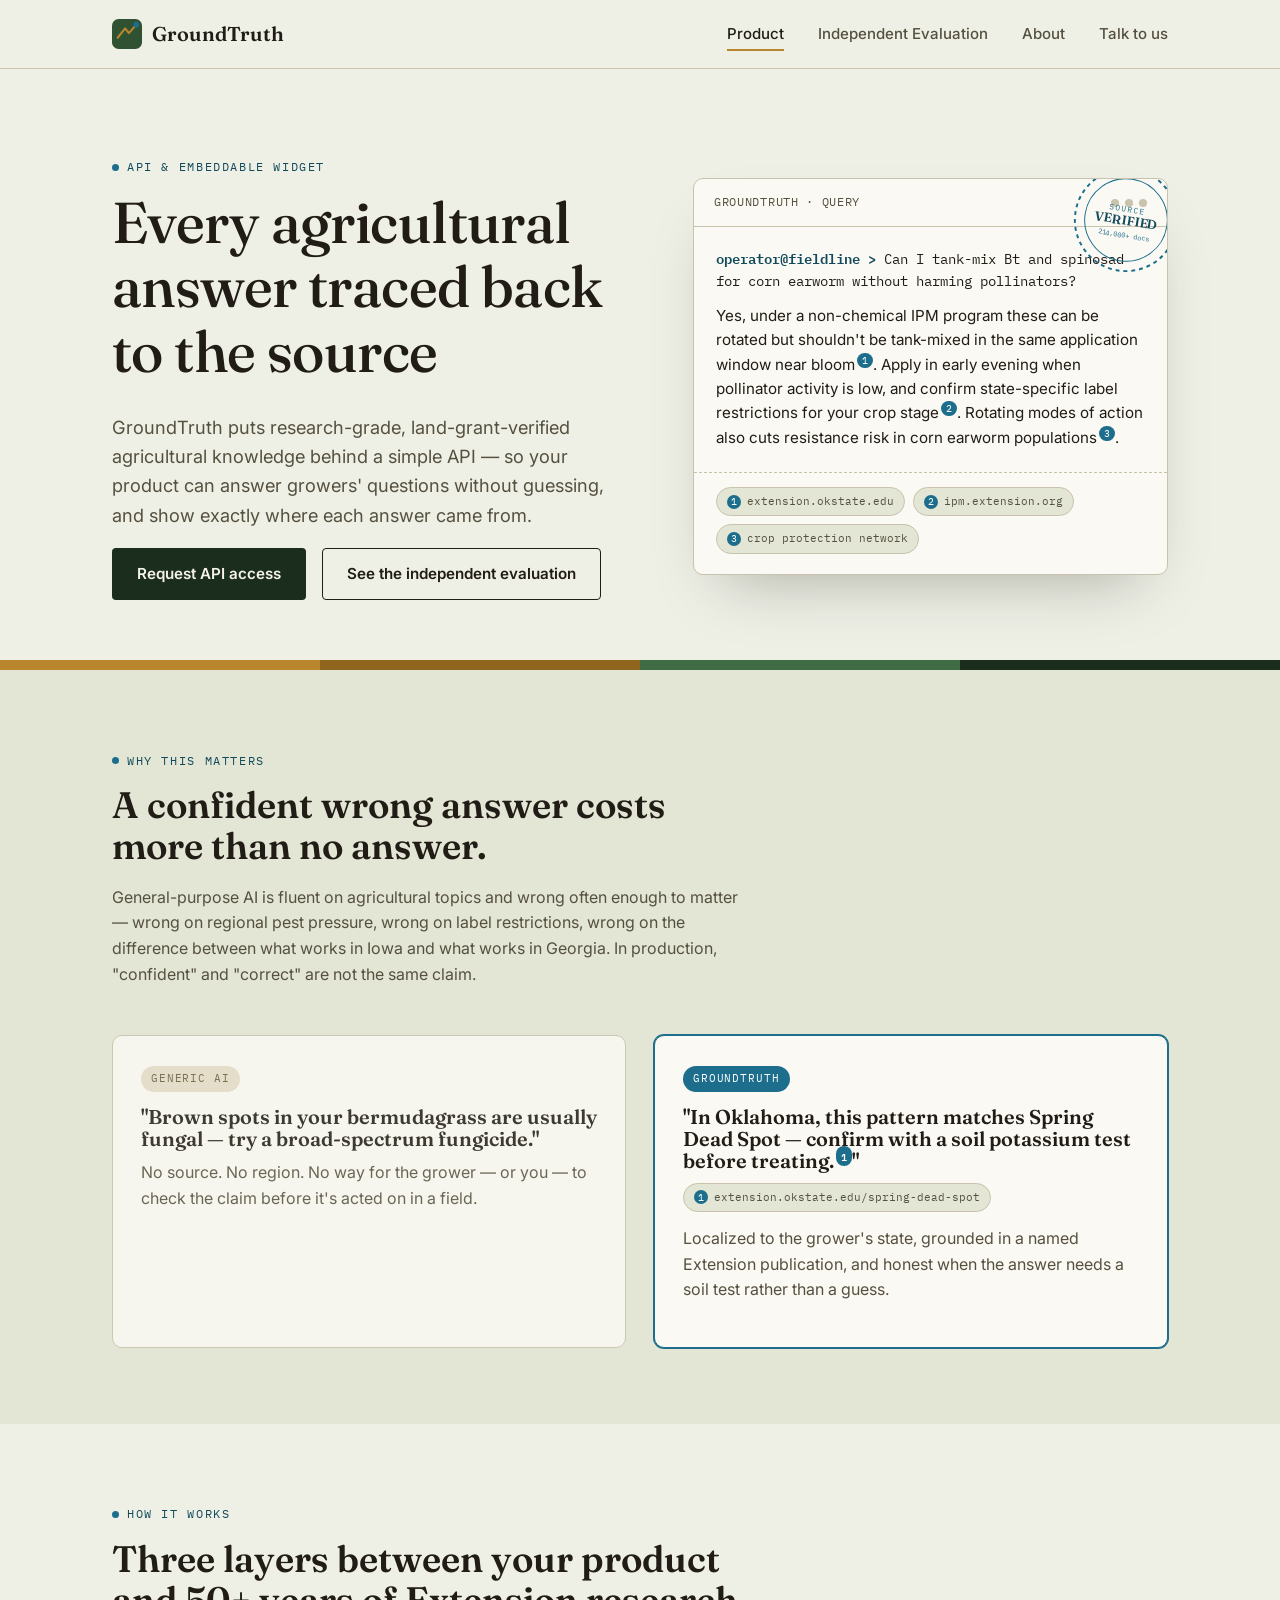
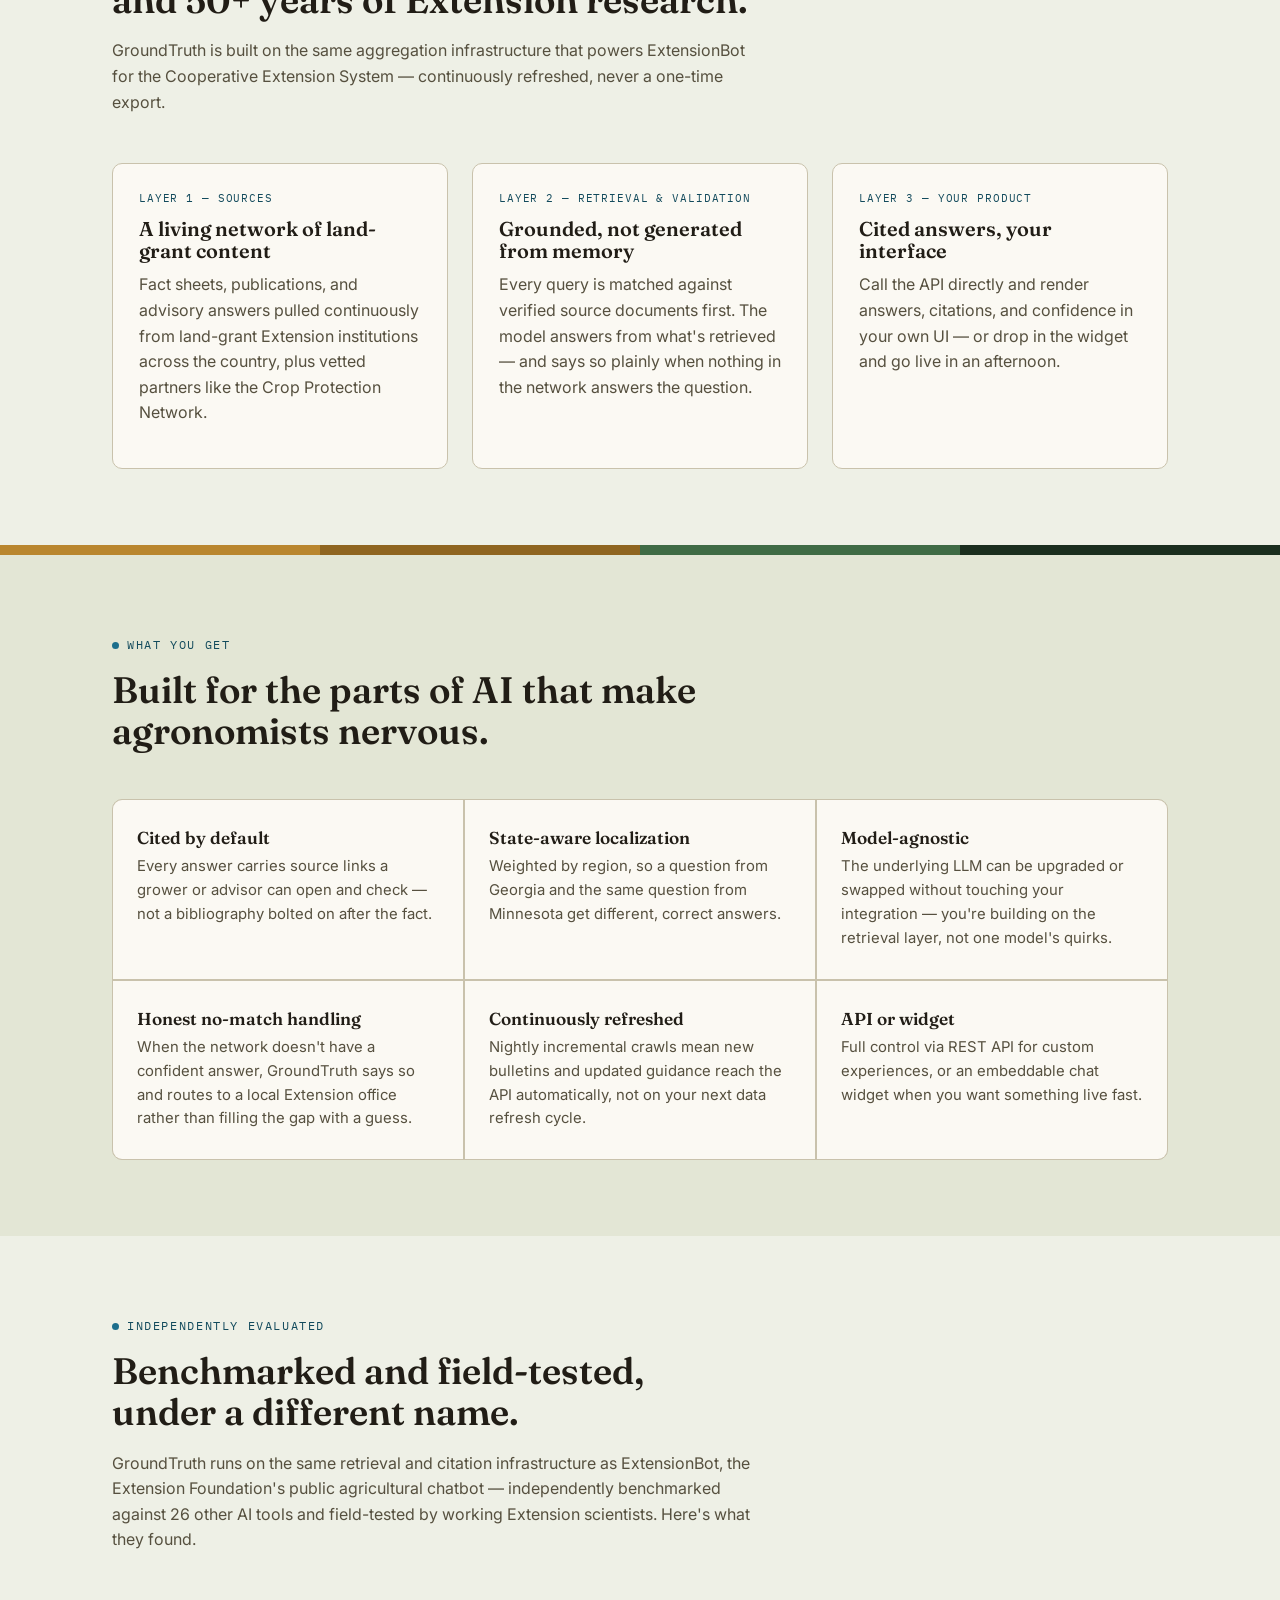
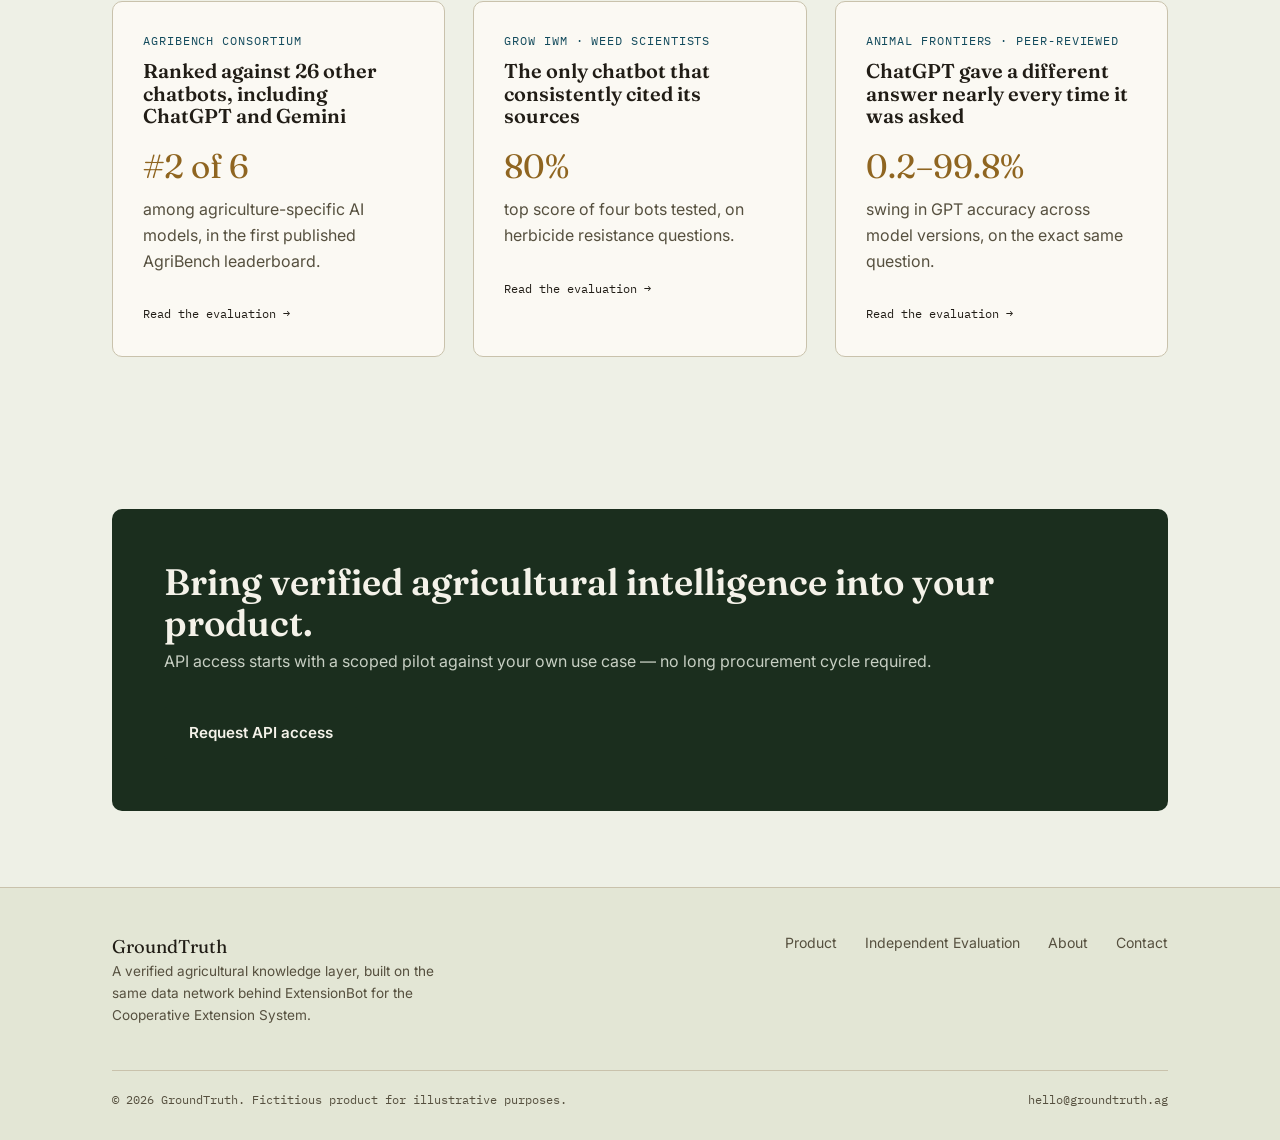
==== index.html @ 7b4d5e6a "initial commit" ====
<!DOCTYPE html>
<html lang="en">
<head>
<meta charset="UTF-8">
<meta name="viewport" content="width=device-width, initial-scale=1.0">
<title>GroundTruth — Agricultural answers, cited to the source</title>
<meta name="description" content="GroundTruth is an API and embeddable widget that brings citation-backed, land-grant-verified agricultural answers into ag-tech products.">
<link rel="preconnect" href="https://fonts.googleapis.com">
<link href="https://fonts.googleapis.com/css2?family=Fraunces:ital,wght@0,400;0,500;0,600;1,500&family=Inter:wght@400;500;600;700&family=IBM+Plex+Mono:wght@400;500;600&display=swap" rel="stylesheet">
<link rel="stylesheet" href="styles.css">
</head>
<body>

<header class="site">
  <nav class="nav">
    <a href="index.html" class="brand">
      <svg class="brand-mark" viewBox="0 0 32 32" fill="none" xmlns="http://www.w3.org/2000/svg" aria-hidden="true">
        <rect width="32" height="32" rx="7" fill="#2F5233"/>
        <path d="M6 20 L14 10 L18 15 L26 6" stroke="#B9862E" stroke-width="2.2" stroke-linecap="round" stroke-linejoin="round" fill="none"/>
        <circle cx="26" cy="6" r="3" fill="#1C6E8C"/>
      </svg>
      GroundTruth
    </a>
    <button class="nav-toggle" id="navToggle" aria-expanded="false" aria-controls="navLinks">Menu</button>
    <ul class="nav-links" id="navLinks">
      <li><a href="index.html" class="active">Product</a></li>
      <li><a href="evaluation.html">Independent Evaluation</a></li>
      <li><a href="about.html">About</a></li>
      <li><a href="contact.html">Talk to us</a></li>
    </ul>
  </nav>
</header>

<main>

  <!-- ============ HERO ============ -->
  <section class="hero">
    <div class="wrap hero-grid">
      <div class="hero-copy">
        <div class="eyebrow">API &amp; embeddable widget</div>
        <h1>Every agricultural answer traced back to the source</h1>
        <p class="lede">GroundTruth puts research-grade, land-grant-verified agricultural knowledge behind a simple API — so your product can answer growers' questions without guessing, and show exactly where each answer came from.</p>
        <div class="btn-row">
          <a href="mailto:hello@groundtruth.ag" class="btn btn-primary">Request API access</a>
          <a href="evaluation.html" class="btn btn-ghost">See the independent evaluation</a>
        </div>
      </div>

      <div class="hero-demo">
        <div class="demo-card">
          <svg class="stamp-badge" viewBox="0 0 120 120" aria-hidden="true">
            <circle cx="60" cy="60" r="52" fill="none" stroke="#1C6E8C" stroke-width="2" stroke-dasharray="4 4"/>
            <circle cx="60" cy="60" r="42" fill="none" stroke="#1C6E8C" stroke-width="1"/>
            <text x="60" y="52" text-anchor="middle" font-family="IBM Plex Mono" font-size="8" fill="#1C6E8C" letter-spacing="1">SOURCE</text>
            <text x="60" y="65" text-anchor="middle" font-family="Fraunces" font-size="13" fill="#124A5C" font-weight="600">VERIFIED</text>
            <text x="60" y="78" text-anchor="middle" font-family="IBM Plex Mono" font-size="7" fill="#1C6E8C">214,000+ docs</text>
          </svg>
          <div class="demo-card-head">
            <span>groundtruth · query</span>
            <div class="dots"><span></span><span></span><span></span></div>
          </div>
          <div class="demo-query"><span class="who">operator@fieldline &gt;</span> Can I tank-mix Bt and spinosad for corn earworm without harming pollinators?</div>
          <div class="demo-answer">
            Yes, under a non-chemical IPM program these can be rotated but shouldn't be tank-mixed in the same application window near bloom<span class="cite">1</span>. Apply in early evening when pollinator activity is low, and confirm state-specific label restrictions for your crop stage<span class="cite">2</span>. Rotating modes of action also cuts resistance risk in corn earworm populations<span class="cite">3</span>.
          </div>
          <div class="demo-sources">
            <span class="source-chip"><span class="chip-num">1</span>extension.okstate.edu</span>
            <span class="source-chip"><span class="chip-num">2</span>ipm.extension.org</span>
            <span class="source-chip"><span class="chip-num">3</span>crop protection network</span>
          </div>
        </div>
      </div>
    </div>
  </section>

  <div class="strata"><span class="s1"></span><span class="s2"></span><span class="s3"></span><span class="s4"></span></div>

  <!-- ============ PROBLEM ============ -->
  <section class="section-alt">
    <div class="wrap">
      <div class="section-head">
        <div class="eyebrow">Why this matters</div>
        <h2>A confident wrong answer costs more than no answer.</h2>
        <p>General-purpose AI is fluent on agricultural topics and wrong often enough to matter — wrong on regional pest pressure, wrong on label restrictions, wrong on the difference between what works in Iowa and what works in Georgia. In production, "confident" and "correct" are not the same claim.</p>
      </div>
      <div class="contrast-grid">
        <div class="contrast-card bad">
          <span class="tag bad">Generic AI</span>
          <h3>"Brown spots in your bermudagrass are usually fungal — try a broad-spectrum fungicide."</h3>
          <p>No source. No region. No way for the grower — or you — to check the claim before it's acted on in a field.</p>
        </div>
        <div class="contrast-card good">
          <span class="tag good">GroundTruth</span>
          <h3>"In Oklahoma, this pattern matches Spring Dead Spot — confirm with a soil potassium test before treating.<span class="cite">1</span>"</h3>
          <div class="citation-sources">
            <span class="source-chip"><span class="chip-num">1</span>extension.okstate.edu/spring-dead-spot</span>
          </div>
          <p>Localized to the grower's state, grounded in a named Extension publication, and honest when the answer needs a soil test rather than a guess.</p>
        </div>
      </div>
    </div>
  </section>

  <!-- ============ HOW IT WORKS ============ -->
  <section>
    <div class="wrap">
      <div class="section-head">
        <div class="eyebrow">How it works</div>
        <h2>Three layers between your product and 50+ years of Extension research.</h2>
        <p>GroundTruth is built on the same aggregation infrastructure that powers ExtensionBot for the Cooperative Extension System — continuously refreshed, never a one-time export.</p>
      </div>
      <div class="pipeline">
        <div class="pipeline-step">
          <span class="layer-label">Layer 1 — Sources</span>
          <h3>A living network of land-grant content</h3>
          <p>Fact sheets, publications, and advisory answers pulled continuously from land-grant Extension institutions across the country, plus vetted partners like the Crop Protection Network.</p>
        </div>
        <div class="pipeline-step">
          <span class="layer-label">Layer 2 — Retrieval &amp; validation</span>
          <h3>Grounded, not generated from memory</h3>
          <p>Every query is matched against verified source documents first. The model answers from what's retrieved — and says so plainly when nothing in the network answers the question.</p>
        </div>
        <div class="pipeline-step">
          <span class="layer-label">Layer 3 — Your product</span>
          <h3>Cited answers, your interface</h3>
          <p>Call the API directly and render answers, citations, and confidence in your own UI — or drop in the widget and go live in an afternoon.</p>
        </div>
      </div>
    </div>
  </section>

  <div class="strata"><span class="s1"></span><span class="s2"></span><span class="s3"></span><span class="s4"></span></div>

  <!-- ============ FEATURES ============ -->
  <section class="section-alt">
    <div class="wrap">
      <div class="section-head">
        <div class="eyebrow">What you get</div>
        <h2>Built for the parts of AI that make agronomists nervous.</h2>
      </div>
      <div class="feature-grid">
        <div class="feature">
          <h3>Cited by default</h3>
          <p>Every answer carries source links a grower or advisor can open and check — not a bibliography bolted on after the fact.</p>
        </div>
        <div class="feature">
          <h3>State-aware localization</h3>
          <p>Weighted by region, so a question from Georgia and the same question from Minnesota get different, correct answers.</p>
        </div>
        <div class="feature">
          <h3>Model-agnostic</h3>
          <p>The underlying LLM can be upgraded or swapped without touching your integration — you're building on the retrieval layer, not one model's quirks.</p>
        </div>
        <div class="feature">
          <h3>Honest no-match handling</h3>
          <p>When the network doesn't have a confident answer, GroundTruth says so and routes to a local Extension office rather than filling the gap with a guess.</p>
        </div>
        <div class="feature">
          <h3>Continuously refreshed</h3>
          <p>Nightly incremental crawls mean new bulletins and updated guidance reach the API automatically, not on your next data refresh cycle.</p>
        </div>
        <div class="feature">
          <h3>API or widget</h3>
          <p>Full control via REST API for custom experiences, or an embeddable chat widget when you want something live fast.</p>
        </div>
      </div>
    </div>
  </section>

  <!-- ============ EVALUATION TEASERS ============ -->
  <section>
    <div class="wrap">
      <div class="section-head">
        <div class="eyebrow">Independently evaluated</div>
        <h2>Benchmarked and field-tested, under a different name.</h2>
        <p>GroundTruth runs on the same retrieval and citation infrastructure as ExtensionBot, the Extension Foundation's public agricultural chatbot — independently benchmarked against 26 other AI tools and field-tested by working Extension scientists. Here's what they found.</p>
      </div>
      <div class="case-teaser-grid teaser-grid-3">
        <a href="evaluation.html#agribench" class="case-card">
          <span class="company">AgriBench Consortium</span>
          <h3>Ranked against 26 other chatbots, including ChatGPT and Gemini</h3>
          <div class="metric">#2 of 6</div>
          <p>among agriculture-specific AI models, in the first published AgriBench leaderboard.</p>
          <span class="read-more">Read the evaluation →</span>
        </a>
        <a href="evaluation.html#battle-of-the-bots" class="case-card">
          <span class="company">Grow IWM · weed scientists</span>
          <h3>The only chatbot that consistently cited its sources</h3>
          <div class="metric">80%</div>
          <p>top score of four bots tested, on herbicide resistance questions.</p>
          <span class="read-more">Read the evaluation →</span>
        </a>
        <a href="evaluation.html#animal-frontiers" class="case-card">
          <span class="company">Animal Frontiers · peer-reviewed</span>
          <h3>ChatGPT gave a different answer nearly every time it was asked</h3>
          <div class="metric">0.2–99.8%</div>
          <p>swing in GPT accuracy across model versions, on the exact same question.</p>
          <span class="read-more">Read the evaluation →</span>
        </a>
      </div>
    </div>
  </section>

  <!-- ============ CTA ============ -->
  <section>
    <div class="wrap">
      <div class="cta-band">
        <div>
          <h2>Bring verified agricultural intelligence into your product.</h2>
          <p>API access starts with a scoped pilot against your own use case — no long procurement cycle required.</p>
        </div>
        <a href="mailto:hello@groundtruth.ag" class="btn btn-primary">Request API access</a>
      </div>
    </div>
  </section>

</main>

<footer class="site">
  <div class="wrap">
    <div class="footer-grid">
      <div>
        <div class="footer-brand">GroundTruth</div>
        <p class="footer-note">A verified agricultural knowledge layer, built on the same data network behind ExtensionBot for the Cooperative Extension System.</p>
      </div>
      <ul class="footer-links">
        <li><a href="index.html">Product</a></li>
        <li><a href="evaluation.html">Independent Evaluation</a></li>
        <li><a href="about.html">About</a></li>
        <li><a href="contact.html">Contact</a></li>
      </ul>
    </div>
    <div class="footer-bottom">
      <span>© 2026 GroundTruth. Fictitious product for illustrative purposes.</span>
      <span>hello@groundtruth.ag</span>
    </div>
  </div>
</footer>

<script src="script.js"></script>
</body>
</html>
---- styles.css ----
/* ============================================================
   GROUNDTRUTH — design tokens
   Palette drawn from a soil horizon: topsoil gold, subsoil rust,
   bedrock green, and a "verification ink" blue used only for
   citation marks and stamps.
   ============================================================ */

:root {
  --bg: #EEF0E6;
  --bg-alt: #E3E6D5;
  --card: #FBF9F3;
  --ink: #211D16;
  --ink-soft: #56503F;
  --line: #C9C2AC;

  --gold: #B9862E;
  --gold-dark: #8F6520;
  --green: #2F5233;
  --green-soft: #3F6B45;
  --green-deep: #1B2E1E;
  --stamp: #1C6E8C;
  --stamp-deep: #124A5C;

  --font-display: "Fraunces", Georgia, serif;
  --font-body: "Inter", -apple-system, BlinkMacSystemFont, "Segoe UI", sans-serif;
  --font-mono: "IBM Plex Mono", "SFMono-Regular", Consolas, monospace;

  --radius-sm: 4px;
  --radius-md: 10px;
  --container: 1120px;
}

* { box-sizing: border-box; }
html { scroll-behavior: smooth; }

body {
  margin: 0;
  background: var(--bg);
  color: var(--ink);
  font-family: var(--font-body);
  font-size: 16px;
  line-height: 1.6;
  -webkit-font-smoothing: antialiased;
}

img { max-width: 100%; display: block; }

a { color: inherit; }

.wrap {
  max-width: var(--container);
  margin: 0 auto;
  padding: 0 32px;
}

h1, h2, h3, h4 {
  font-family: var(--font-display);
  font-weight: 600;
  line-height: 1.12;
  margin: 0 0 0.5em;
  color: var(--ink);
}

h1 { font-size: clamp(2.4rem, 5vw, 3.6rem); font-weight: 500; letter-spacing: -0.01em; }
h2 { font-size: clamp(1.7rem, 3.2vw, 2.3rem); }
h3 { font-size: 1.25rem; }

p { margin: 0 0 1em; color: var(--ink-soft); }

.eyebrow {
  font-family: var(--font-mono);
  font-size: 0.72rem;
  letter-spacing: 0.14em;
  text-transform: uppercase;
  color: var(--stamp-deep);
  display: inline-flex;
  align-items: center;
  gap: 8px;
  margin-bottom: 14px;
}

.eyebrow::before {
  content: "";
  width: 7px;
  height: 7px;
  border-radius: 50%;
  background: var(--stamp);
  display: inline-block;
}

/* focus visibility */
a:focus-visible, button:focus-visible {
  outline: 2px solid var(--stamp);
  outline-offset: 3px;
}

@media (prefers-reduced-motion: reduce) {
  * { animation: none !important; transition: none !important; }
  html { scroll-behavior: auto; }
}

/* ============================================================
   HEADER / NAV
   ============================================================ */

header.site {
  position: sticky;
  top: 0;
  z-index: 40;
  background: rgba(238, 240, 230, 0.92);
  backdrop-filter: blur(6px);
  border-bottom: 1px solid var(--line);
}

.nav {
  display: flex;
  align-items: center;
  justify-content: space-between;
  padding: 18px 32px;
  max-width: var(--container);
  margin: 0 auto;
}

.brand {
  display: flex;
  align-items: center;
  gap: 10px;
  text-decoration: none;
  font-family: var(--font-display);
  font-size: 1.25rem;
  font-weight: 600;
  color: var(--ink);
}

.brand-mark {
  width: 30px;
  height: 30px;
  flex-shrink: 0;
}

.nav-links {
  display: flex;
  align-items: center;
  gap: 34px;
  list-style: none;
  margin: 0;
  padding: 0;
  font-size: 0.94rem;
  font-weight: 500;
}

.nav-links a {
  text-decoration: none;
  color: var(--ink-soft);
  padding: 6px 0;
  border-bottom: 2px solid transparent;
  transition: color 0.15s ease, border-color 0.15s ease;
}

.nav-links a:hover { color: var(--ink); }

.nav-links a.active {
  color: var(--ink);
  border-bottom-color: var(--gold);
}


.nav-toggle {
  display: none;
  background: none;
  border: 1px solid var(--line);
  border-radius: var(--radius-sm);
  padding: 8px 10px;
  font-family: var(--font-mono);
  font-size: 0.8rem;
  cursor: pointer;
}

@media (max-width: 780px) {
  .nav-toggle { display: block; }
  .nav-links {
    position: absolute;
    top: 100%;
    left: 0;
    right: 0;
    background: var(--bg);
    border-bottom: 1px solid var(--line);
    flex-direction: column;
    align-items: flex-start;
    gap: 0;
    padding: 8px 32px 18px;
    display: none;
  }
  .nav-links.open { display: flex; }
  .nav-links li { width: 100%; }
  .nav-links a { display: block; padding: 12px 0; }
}

/* ============================================================
   BUTTONS
   ============================================================ */

.btn {
  display: inline-flex;
  align-items: center;
  gap: 8px;
  font-family: var(--font-body);
  font-weight: 600;
  font-size: 0.95rem;
  padding: 13px 24px;
  border-radius: var(--radius-sm);
  text-decoration: none;
  border: 1px solid transparent;
  cursor: pointer;
  transition: transform 0.12s ease, background 0.15s ease, border-color 0.15s ease;
}

.btn-primary {
  background: var(--green-deep);
  color: #F4F2E9;
}
.btn-primary:hover { background: var(--green-soft); transform: translateY(-1px); }

.btn-ghost {
  background: transparent;
  border-color: var(--ink);
  color: var(--ink);
}
.btn-ghost:hover { border-color: var(--gold-dark); color: var(--gold-dark); }

.btn-row { display: flex; gap: 16px; flex-wrap: wrap; }

/* ============================================================
   HERO
   ============================================================ */

.hero {
  padding: 84px 0 60px;
}

.hero-grid {
  display: grid;
  grid-template-columns: 1.05fr 0.95fr;
  gap: 56px;
  align-items: center;
}

.hero-copy p.lede {
  font-size: 1.14rem;
  max-width: 46ch;
}

@media (max-width: 900px) {
  .hero-grid { grid-template-columns: 1fr; }
}

/* --- demo card: the signature element --- */

.demo-card {
  position: relative;
  background: var(--card);
  border: 1px solid var(--line);
  border-radius: var(--radius-md);
  box-shadow: 0 30px 60px -30px rgba(33, 29, 22, 0.35);
  overflow: hidden;
}

.demo-card-head {
  display: flex;
  align-items: center;
  justify-content: space-between;
  padding: 14px 20px;
  border-bottom: 1px solid var(--line);
  font-family: var(--font-mono);
  font-size: 0.72rem;
  letter-spacing: 0.06em;
  text-transform: uppercase;
  color: var(--ink-soft);
}

.dots { display: flex; gap: 6px; }
.dots span {
  width: 8px; height: 8px; border-radius: 50%;
  background: var(--line);
}

.demo-query {
  padding: 20px 22px 4px;
  font-family: var(--font-mono);
  font-size: 0.86rem;
}
.demo-query .who {
  color: var(--stamp-deep);
  font-weight: 600;
}

.demo-answer {
  padding: 8px 22px 22px;
  font-size: 0.95rem;
  color: var(--ink);
}

.cite {
  font-family: var(--font-mono);
  font-size: 0.62rem;
  vertical-align: super;
  color: #fff;
  background: var(--stamp);
  padding: 1px 5px;
  border-radius: 50px;
  margin-left: 2px;
}

.citation-sources {
  display: flex;
  flex-wrap: wrap;
  gap: 8px;
  margin: 4px 0 14px;
}

.demo-sources {
  border-top: 1px dashed var(--line);
  padding: 14px 22px 20px;
  display: flex;
  flex-wrap: wrap;
  gap: 8px;
}

.source-chip {
  font-family: var(--font-mono);
  font-size: 0.68rem;
  background: var(--bg-alt);
  border: 1px solid var(--line);
  padding: 5px 10px;
  border-radius: 50px;
  color: var(--ink-soft);
  display: inline-flex;
  align-items: center;
  gap: 6px;
}

.chip-num {
  display: inline-flex;
  align-items: center;
  justify-content: center;
  width: 14px;
  height: 14px;
  border-radius: 50%;
  background: var(--stamp);
  color: #fff;
  font-size: 0.6rem;
  flex-shrink: 0;
}

.stamp-badge {
  position: absolute;
  top: -18px;
  right: -18px;
  width: 118px;
  height: 118px;
  transform: rotate(9deg);
}

@media (max-width: 900px) {
  .stamp-badge { display: none; }
}

/* ============================================================
   SOIL DIVIDER — the recurring strata motif between sections
   ============================================================ */

.strata {
  height: 10px;
  display: flex;
}
.strata span { flex: 1; }
.strata .s1 { background: var(--gold); }
.strata .s2 { background: var(--gold-dark); }
.strata .s3 { background: var(--green-soft); }
.strata .s4 { background: var(--green-deep); }

/* ============================================================
   SECTIONS
   ============================================================ */

section { padding: 76px 0; }
.section-alt { background: var(--bg-alt); }
.section-dark {
  background: var(--green-deep);
  color: #EDE9DA;
}
.section-dark h2, .section-dark h3, .section-dark p { color: #EDE9DA; }
.section-dark .ink-soft-dark { color: #C7CFC3; }

.section-head {
  max-width: 640px;
  margin-bottom: 48px;
}

/* --- problem statement / contrast --- */

.contrast-grid {
  display: grid;
  grid-template-columns: 1fr 1fr;
  gap: 28px;
}

@media (max-width: 780px) {
  .contrast-grid { grid-template-columns: 1fr; }
}

.contrast-card {
  border-radius: var(--radius-md);
  padding: 28px;
  border: 1px solid var(--line);
}

.contrast-card.bad {
  background: var(--card);
  opacity: 0.85;
}

.contrast-card.good {
  background: var(--card);
  border-color: var(--stamp);
  box-shadow: 0 0 0 1px var(--stamp);
}

.tag {
  display: inline-block;
  font-family: var(--font-mono);
  font-size: 0.68rem;
  letter-spacing: 0.08em;
  text-transform: uppercase;
  padding: 4px 10px;
  border-radius: 50px;
  margin-bottom: 14px;
}
.tag.bad { background: #E4DCC8; color: #6B5C3C; }
.tag.good { background: var(--stamp); color: #fff; }

/* --- pipeline / how it works --- */

.pipeline {
  display: grid;
  grid-template-columns: repeat(3, 1fr);
  gap: 24px;
  counter-reset: step;
}

@media (max-width: 860px) {
  .pipeline { grid-template-columns: 1fr; }
}

.pipeline-step {
  background: var(--card);
  border: 1px solid var(--line);
  border-radius: var(--radius-md);
  padding: 26px;
  position: relative;
}

.pipeline-step .layer-label {
  font-family: var(--font-mono);
  font-size: 0.68rem;
  color: var(--stamp-deep);
  letter-spacing: 0.08em;
  text-transform: uppercase;
  margin-bottom: 10px;
  display: block;
}

.pipeline-arrow {
  display: none;
}
@media (min-width: 861px) {
  .pipeline { position: relative; }
}

/* --- feature grid --- */

.feature-grid {
  display: grid;
  grid-template-columns: repeat(3, 1fr);
  gap: 2px;
  background: var(--line);
  border: 1px solid var(--line);
  border-radius: var(--radius-md);
  overflow: hidden;
}

@media (max-width: 860px) {
  .feature-grid { grid-template-columns: repeat(2, 1fr); }
}
@media (max-width: 560px) {
  .feature-grid { grid-template-columns: 1fr; }
}

.feature {
  background: var(--card);
  padding: 28px 24px;
}

.feature h3 { margin-bottom: 8px; font-size: 1.08rem; }
.feature p { margin: 0; font-size: 0.93rem; }

/* --- case study teaser cards --- */

.case-teaser-grid {
  display: grid;
  grid-template-columns: 1fr 1fr;
  gap: 28px;
}
@media (max-width: 780px) { .case-teaser-grid { grid-template-columns: 1fr; } }

.teaser-grid-3 { grid-template-columns: repeat(3, 1fr); }
@media (max-width: 900px) { .teaser-grid-3 { grid-template-columns: 1fr 1fr; } }
@media (max-width: 600px) { .teaser-grid-3 { grid-template-columns: 1fr; } }

.case-card {
  background: var(--card);
  border: 1px solid var(--line);
  border-radius: var(--radius-md);
  padding: 30px;
  text-decoration: none;
  display: block;
  transition: border-color 0.15s ease, transform 0.15s ease;
}
.case-card:hover { border-color: var(--gold); transform: translateY(-2px); }

.case-card .company {
  font-family: var(--font-mono);
  font-size: 0.72rem;
  color: var(--stamp-deep);
  text-transform: uppercase;
  letter-spacing: 0.08em;
  margin-bottom: 10px;
  display: block;
}

.case-card .metric {
  font-family: var(--font-display);
  font-size: 2.1rem;
  color: var(--gold-dark);
  margin: 12px 0 4px;
}

.read-more {
  font-family: var(--font-mono);
  font-size: 0.78rem;
  color: var(--ink);
  margin-top: 14px;
  display: inline-block;
}

/* --- CTA band --- */

.cta-band {
  background: var(--green-deep);
  color: #EDE9DA;
  border-radius: var(--radius-md);
  padding: 52px;
  display: flex;
  align-items: center;
  justify-content: space-between;
  gap: 32px;
  flex-wrap: wrap;
}
.cta-band h2 { color: #F4F2E9; margin-bottom: 6px; }
.cta-band p { color: #C7CFC3; margin: 0; }

/* ============================================================
   CASE STUDIES PAGE
   ============================================================ */

.page-hero {
  padding: 64px 0 20px;
}
.page-hero p.lede { max-width: 60ch; font-size: 1.08rem; }

.case-study {
  padding: 64px 0;
  border-bottom: 1px solid var(--line);
}
.case-study:last-of-type { border-bottom: none; }

.case-head {
  display: grid;
  grid-template-columns: 1.1fr 0.9fr;
  gap: 40px;
  margin-bottom: 40px;
  align-items: end;
}
@media (max-width: 860px) { .case-head { grid-template-columns: 1fr; } }

.case-stats {
  display: grid;
  grid-template-columns: repeat(3, 1fr);
  gap: 18px;
  background: var(--card);
  border: 1px solid var(--line);
  border-radius: var(--radius-md);
  padding: 20px;
}
.case-stats div { text-align: center; }
.case-stats .num {
  font-family: var(--font-display);
  font-size: 1.7rem;
  color: var(--gold-dark);
  display: block;
}
.case-stats .lbl {
  font-family: var(--font-mono);
  font-size: 0.62rem;
  text-transform: uppercase;
  letter-spacing: 0.06em;
  color: var(--ink-soft);
}

.case-body {
  display: grid;
  grid-template-columns: repeat(3, 1fr);
  gap: 28px;
}
@media (max-width: 860px) { .case-body { grid-template-columns: 1fr; } }

.case-body .col span.k {
  font-family: var(--font-mono);
  font-size: 0.7rem;
  color: var(--stamp-deep);
  text-transform: uppercase;
  letter-spacing: 0.08em;
  display: block;
  margin-bottom: 10px;
}

blockquote.pull {
  font-family: var(--font-display);
  font-style: italic;
  font-size: 1.3rem;
  line-height: 1.4;
  color: var(--ink);
  border-left: 3px solid var(--gold);
  padding-left: 24px;
  margin: 36px 0 0;
}
blockquote.pull cite {
  display: block;
  font-family: var(--font-mono);
  font-style: normal;
  font-size: 0.75rem;
  color: var(--ink-soft);
  margin-top: 14px;
}

/* ============================================================
   ABOUT PAGE
   ============================================================ */

.about-grid {
  display: grid;
  grid-template-columns: 0.9fr 1.1fr;
  gap: 56px;
  align-items: start;
}
@media (max-width: 860px) { .about-grid { grid-template-columns: 1fr; } }

.timeline {
  border-left: 2px solid var(--line);
  padding-left: 26px;
  display: flex;
  flex-direction: column;
  gap: 30px;
}
.timeline-item { position: relative; }
.timeline-item::before {
  content: "";
  position: absolute;
  left: -32px;
  top: 4px;
  width: 10px;
  height: 10px;
  border-radius: 50%;
  background: var(--stamp);
}
.timeline-item .yr {
  font-family: var(--font-mono);
  font-size: 0.72rem;
  color: var(--stamp-deep);
  letter-spacing: 0.06em;
}

.values-grid {
  display: grid;
  grid-template-columns: repeat(2, 1fr);
  gap: 20px;
  margin-top: 20px;
}
@media (max-width: 560px) { .values-grid { grid-template-columns: 1fr; } }
.value-card {
  border: 1px solid var(--line);
  border-radius: var(--radius-md);
  padding: 22px;
  background: var(--card);
}

.team-grid {
  display: grid;
  grid-template-columns: repeat(3, 1fr);
  gap: 24px;
}
@media (max-width: 700px) { .team-grid { grid-template-columns: 1fr 1fr; } }
@media (max-width: 460px) { .team-grid { grid-template-columns: 1fr; } }

.team-card { text-align: left; }
.team-avatar {
  width: 100%;
  aspect-ratio: 1;
  border-radius: var(--radius-md);
  margin-bottom: 12px;
  display: block;
  object-fit: cover;
}
.team-card h3 { margin-bottom: 2px; font-size: 1rem; }
.team-card .role {
  font-family: var(--font-mono);
  font-size: 0.72rem;
  color: var(--stamp-deep);
  text-transform: uppercase;
  letter-spacing: 0.06em;
  margin-bottom: 10px;
  display: block;
}

/* ============================================================
   CONTACT PAGE
   ============================================================ */

.contact-grid {
  display: grid;
  grid-template-columns: 1.3fr 0.7fr;
  gap: 56px;
  align-items: start;
}
@media (max-width: 860px) { .contact-grid { grid-template-columns: 1fr; } }

.contact-form {
  background: var(--card);
  border: 1px solid var(--line);
  border-radius: var(--radius-md);
  padding: 32px;
}

.form-row {
  display: grid;
  grid-template-columns: 1fr 1fr;
  gap: 20px;
}
@media (max-width: 560px) { .form-row { grid-template-columns: 1fr; } }

.form-field {
  margin-bottom: 20px;
  display: flex;
  flex-direction: column;
}

.form-field label {
  font-family: var(--font-mono);
  font-size: 0.72rem;
  letter-spacing: 0.06em;
  text-transform: uppercase;
  color: var(--stamp-deep);
  margin-bottom: 8px;
}

.form-field input,
.form-field textarea {
  font-family: var(--font-body);
  font-size: 0.95rem;
  color: var(--ink);
  background: var(--bg);
  border: 1px solid var(--line);
  border-radius: var(--radius-sm);
  padding: 11px 14px;
  resize: vertical;
}

.form-field input:focus,
.form-field textarea:focus {
  outline: 2px solid var(--stamp);
  outline-offset: 1px;
}

.form-note {
  margin: 18px 0 0;
  font-size: 0.88rem;
  color: var(--stamp-deep);
}

.contact-aside {
  display: flex;
  flex-direction: column;
  gap: 20px;
}

/* ============================================================
   FOOTER
   ============================================================ */

footer.site {
  border-top: 1px solid var(--line);
  padding: 44px 0 30px;
  background: var(--bg-alt);
}

.footer-grid {
  display: flex;
  justify-content: space-between;
  align-items: flex-start;
  flex-wrap: wrap;
  gap: 24px;
}

.footer-brand {
  font-family: var(--font-display);
  font-size: 1.15rem;
}

.footer-note {
  font-size: 0.85rem;
  color: var(--ink-soft);
  max-width: 40ch;
}

.footer-links {
  display: flex;
  gap: 28px;
  list-style: none;
  padding: 0;
  margin: 0;
  font-size: 0.88rem;
}
.footer-links a { text-decoration: none; color: var(--ink-soft); }
.footer-links a:hover { color: var(--ink); }

.footer-bottom {
  margin-top: 30px;
  padding-top: 20px;
  border-top: 1px solid var(--line);
  font-family: var(--font-mono);
  font-size: 0.72rem;
  color: var(--ink-soft);
  display: flex;
  justify-content: space-between;
  flex-wrap: wrap;
  gap: 10px;
}
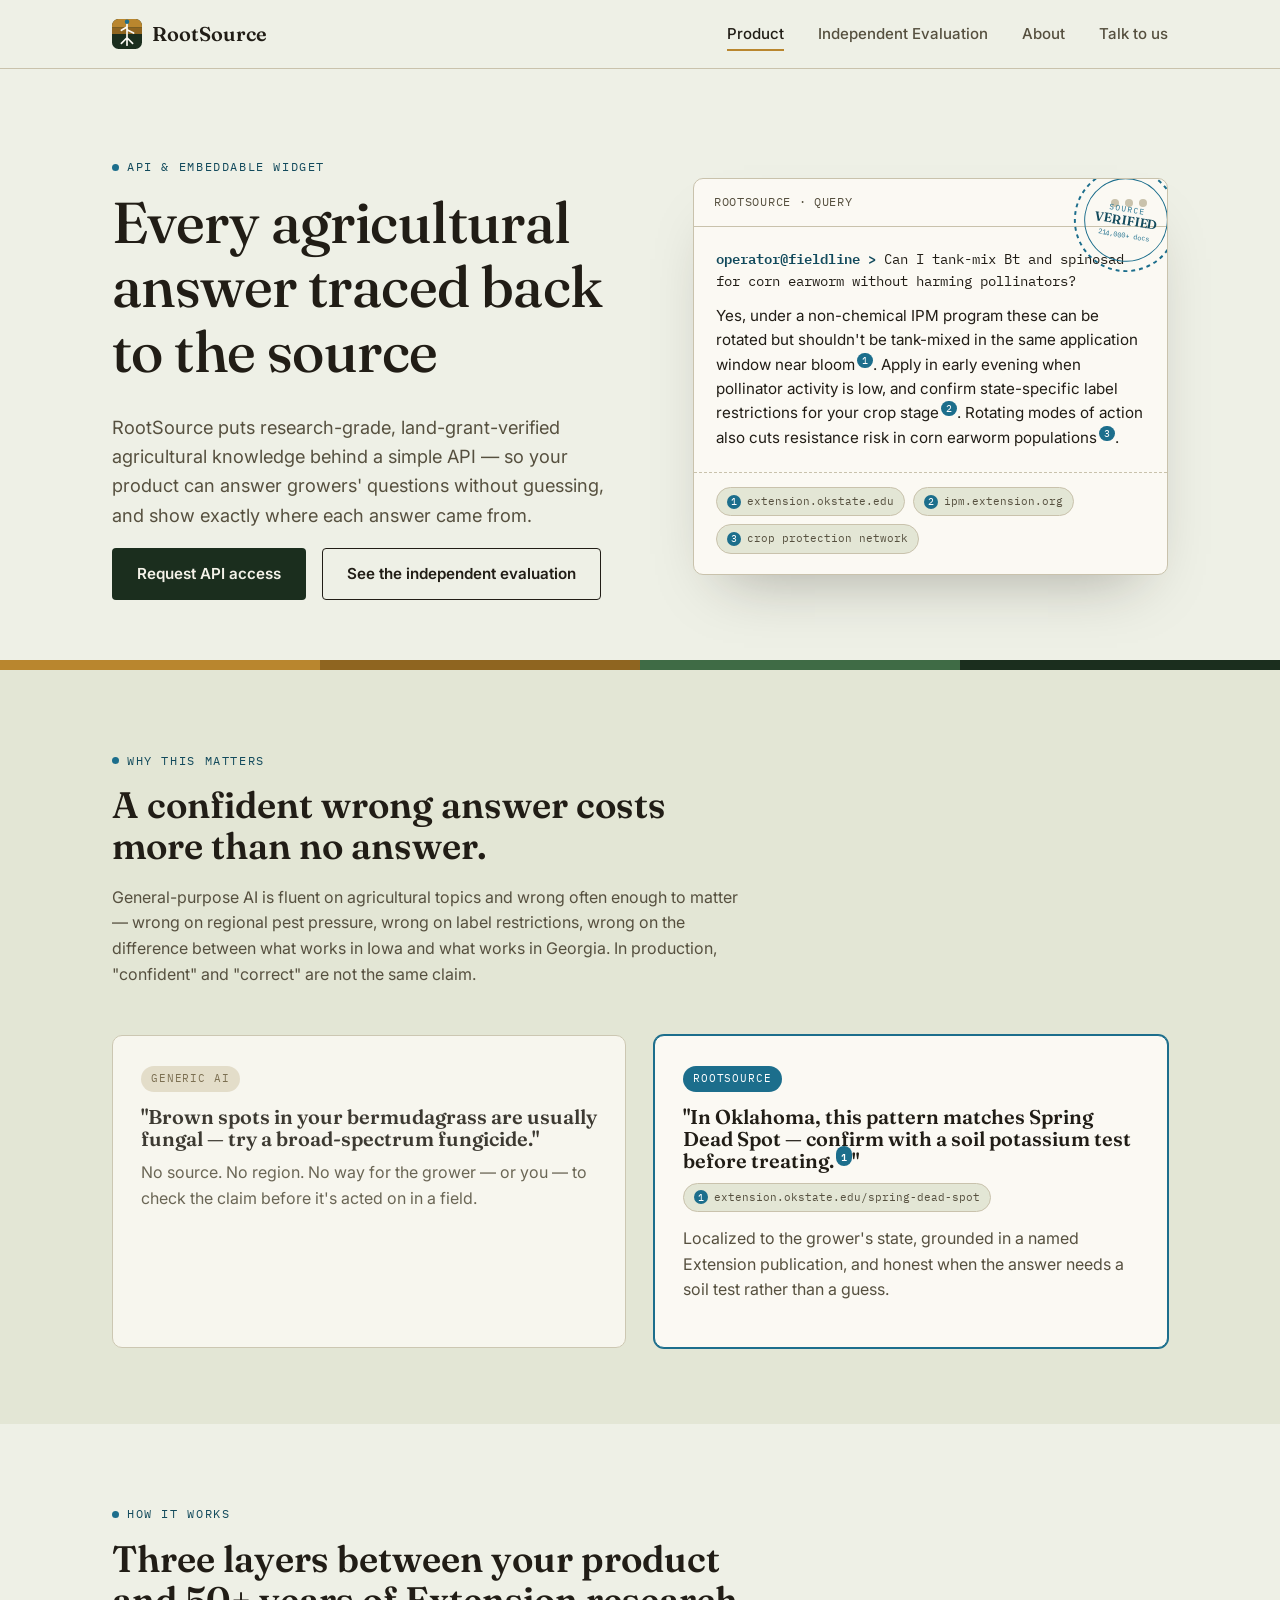
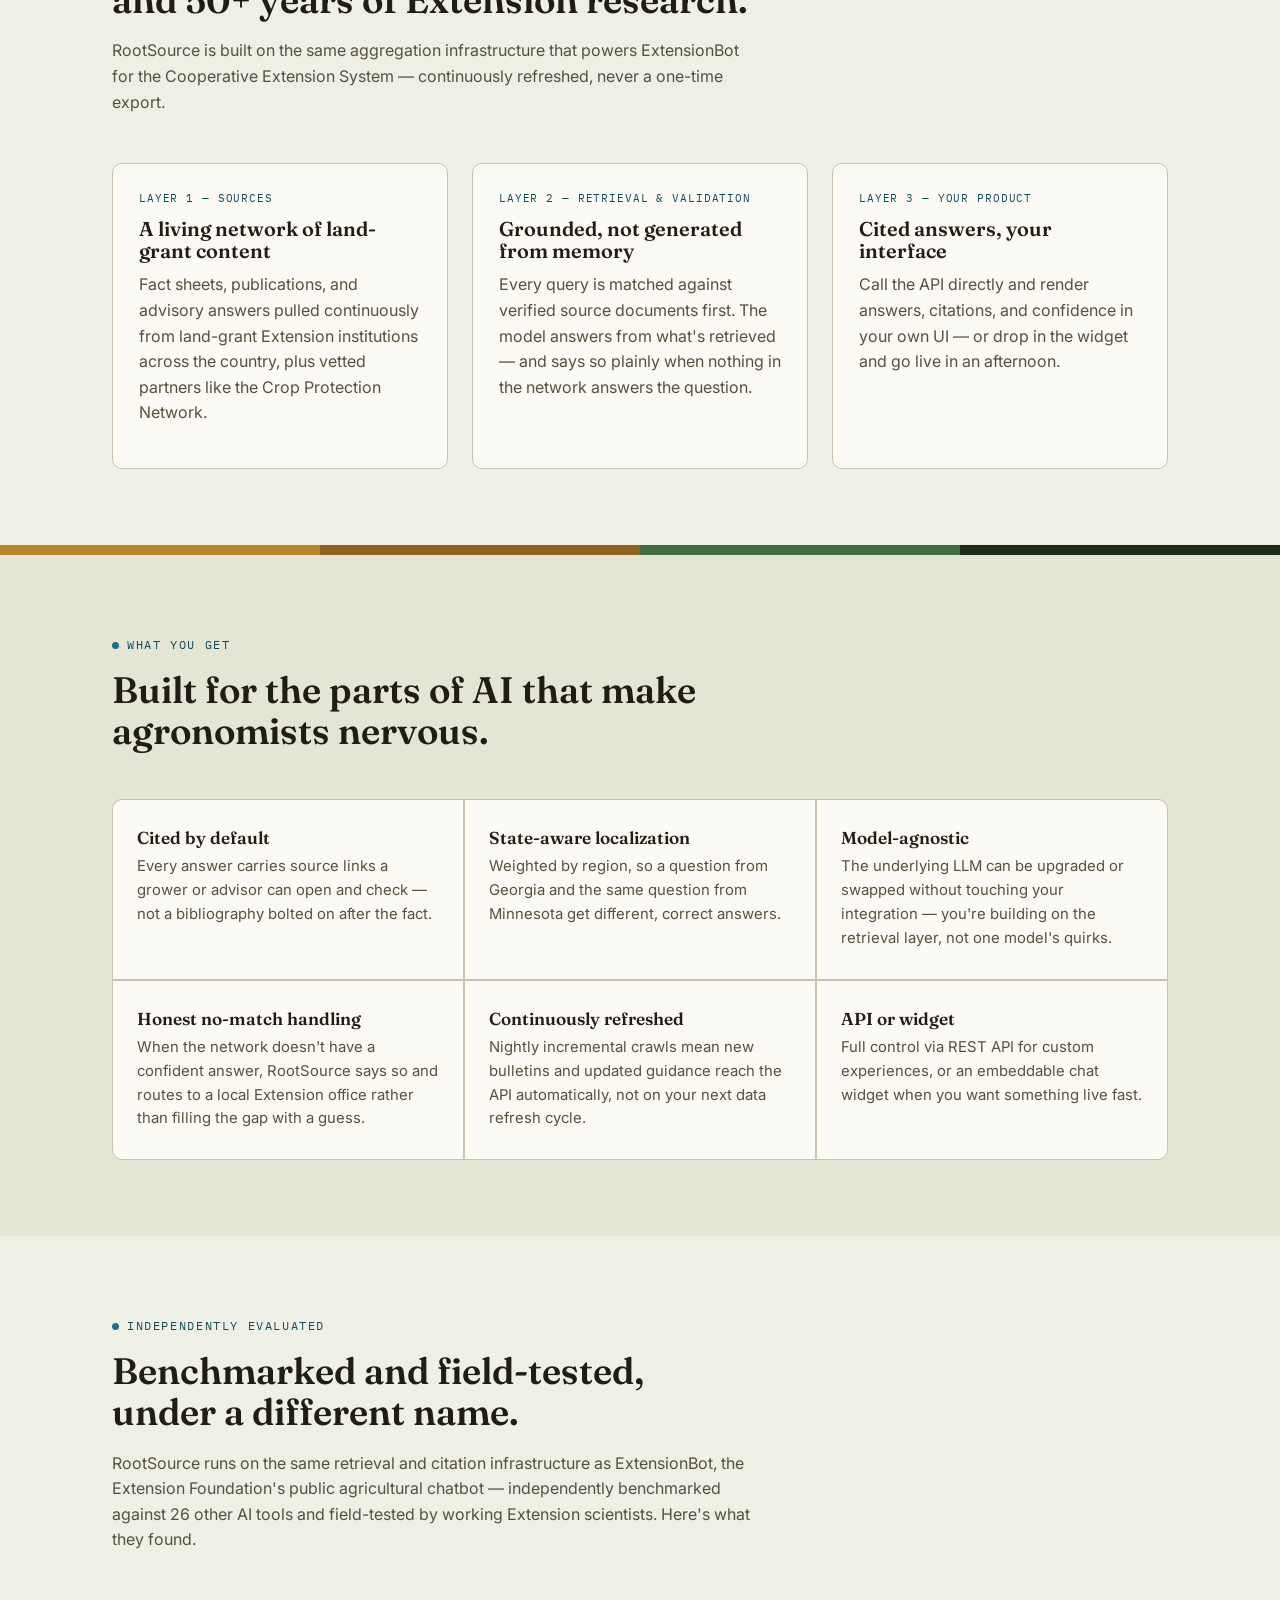
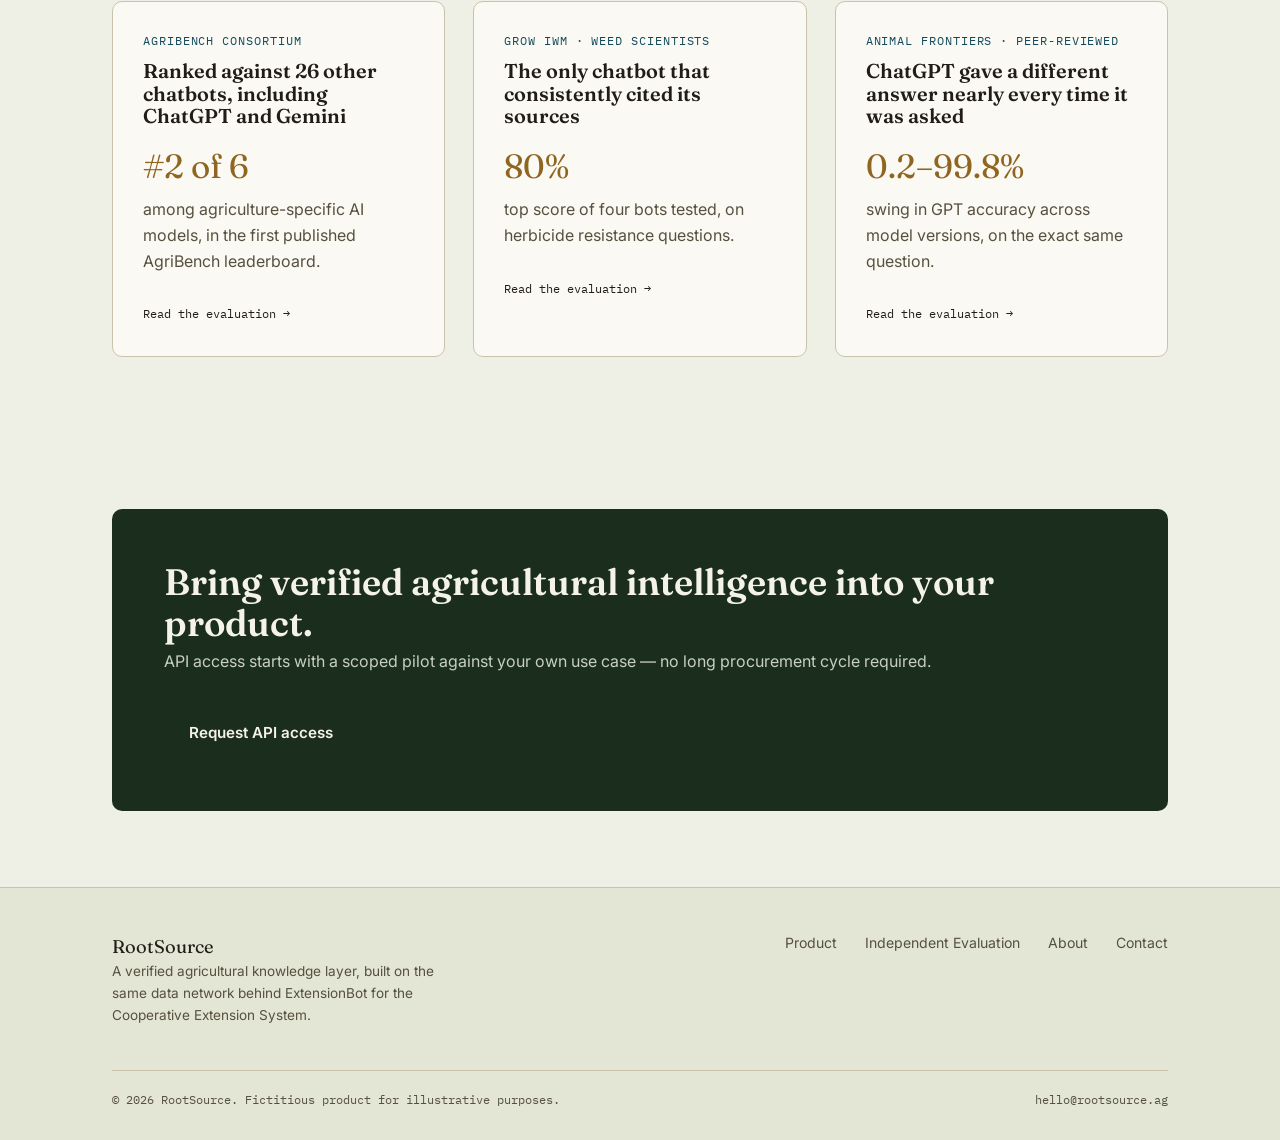
==== commit 4671e0cf: "Rename GroundTruth to RootSource and update logo mark Renamed the brand throughout (titles, meta, co" ====
--- a/index.html
+++ b/index.html
@@ -3,8 +3,8 @@
 <head>
 <meta charset="UTF-8">
 <meta name="viewport" content="width=device-width, initial-scale=1.0">
-<title>GroundTruth — Agricultural answers, cited to the source</title>
-<meta name="description" content="GroundTruth is an API and embeddable widget that brings citation-backed, land-grant-verified agricultural answers into ag-tech products.">
+<title>RootSource — Agricultural answers, cited to the source</title>
+<meta name="description" content="RootSource is an API and embeddable widget that brings citation-backed, land-grant-verified agricultural answers into ag-tech products.">
 <link rel="preconnect" href="https://fonts.googleapis.com">
 <link href="https://fonts.googleapis.com/css2?family=Fraunces:ital,wght@0,400;0,500;0,600;1,500&family=Inter:wght@400;500;600;700&family=IBM+Plex+Mono:wght@400;500;600&display=swap" rel="stylesheet">
 <link rel="stylesheet" href="styles.css">
@@ -15,11 +15,16 @@
   <nav class="nav">
     <a href="index.html" class="brand">
       <svg class="brand-mark" viewBox="0 0 32 32" fill="none" xmlns="http://www.w3.org/2000/svg" aria-hidden="true">
-        <rect width="32" height="32" rx="7" fill="#2F5233"/>
-        <path d="M6 20 L14 10 L18 15 L26 6" stroke="#B9862E" stroke-width="2.2" stroke-linecap="round" stroke-linejoin="round" fill="none"/>
-        <circle cx="26" cy="6" r="3" fill="#1C6E8C"/>
+        <defs><clipPath id="brandRootClip-index"><rect width="32" height="32" rx="7"/></clipPath></defs>
+        <g clip-path="url(#brandRootClip-index)">
+          <rect width="32" height="32" fill="#1B2E1E"/>
+          <rect y="0" width="32" height="9" fill="#B9862E"/>
+          <rect y="9" width="32" height="7" fill="#8F6520"/>
+        </g>
+        <path d="M16 3 L16 20 M15 9 L10 12 M17 12 L23 15 M16 20 L10 26 M16 20 L16 28 M16 20 L22 26" stroke="#FBF9F3" stroke-width="1.8" stroke-linecap="round" stroke-linejoin="round"/>
+        <circle cx="16" cy="3" r="2.4" fill="#1C6E8C"/>
       </svg>
-      GroundTruth
+      RootSource
     </a>
     <button class="nav-toggle" id="navToggle" aria-expanded="false" aria-controls="navLinks">Menu</button>
     <ul class="nav-links" id="navLinks">
@@ -39,9 +44,9 @@
       <div class="hero-copy">
         <div class="eyebrow">API &amp; embeddable widget</div>
         <h1>Every agricultural answer traced back to the source</h1>
-        <p class="lede">GroundTruth puts research-grade, land-grant-verified agricultural knowledge behind a simple API — so your product can answer growers' questions without guessing, and show exactly where each answer came from.</p>
+        <p class="lede">RootSource puts research-grade, land-grant-verified agricultural knowledge behind a simple API — so your product can answer growers' questions without guessing, and show exactly where each answer came from.</p>
         <div class="btn-row">
-          <a href="mailto:hello@groundtruth.ag" class="btn btn-primary">Request API access</a>
+          <a href="mailto:hello@rootsource.ag" class="btn btn-primary">Request API access</a>
           <a href="evaluation.html" class="btn btn-ghost">See the independent evaluation</a>
         </div>
       </div>
@@ -56,7 +61,7 @@
             <text x="60" y="78" text-anchor="middle" font-family="IBM Plex Mono" font-size="7" fill="#1C6E8C">214,000+ docs</text>
           </svg>
           <div class="demo-card-head">
-            <span>groundtruth · query</span>
+            <span>rootsource · query</span>
             <div class="dots"><span></span><span></span><span></span></div>
           </div>
           <div class="demo-query"><span class="who">operator@fieldline &gt;</span> Can I tank-mix Bt and spinosad for corn earworm without harming pollinators?</div>
@@ -90,7 +95,7 @@
           <p>No source. No region. No way for the grower — or you — to check the claim before it's acted on in a field.</p>
         </div>
         <div class="contrast-card good">
-          <span class="tag good">GroundTruth</span>
+          <span class="tag good">RootSource</span>
           <h3>"In Oklahoma, this pattern matches Spring Dead Spot — confirm with a soil potassium test before treating.<span class="cite">1</span>"</h3>
           <div class="citation-sources">
             <span class="source-chip"><span class="chip-num">1</span>extension.okstate.edu/spring-dead-spot</span>
@@ -107,7 +112,7 @@
       <div class="section-head">
         <div class="eyebrow">How it works</div>
         <h2>Three layers between your product and 50+ years of Extension research.</h2>
-        <p>GroundTruth is built on the same aggregation infrastructure that powers ExtensionBot for the Cooperative Extension System — continuously refreshed, never a one-time export.</p>
+        <p>RootSource is built on the same aggregation infrastructure that powers ExtensionBot for the Cooperative Extension System — continuously refreshed, never a one-time export.</p>
       </div>
       <div class="pipeline">
         <div class="pipeline-step">
@@ -153,7 +158,7 @@
         </div>
         <div class="feature">
           <h3>Honest no-match handling</h3>
-          <p>When the network doesn't have a confident answer, GroundTruth says so and routes to a local Extension office rather than filling the gap with a guess.</p>
+          <p>When the network doesn't have a confident answer, RootSource says so and routes to a local Extension office rather than filling the gap with a guess.</p>
         </div>
         <div class="feature">
           <h3>Continuously refreshed</h3>
@@ -173,7 +178,7 @@
       <div class="section-head">
         <div class="eyebrow">Independently evaluated</div>
         <h2>Benchmarked and field-tested, under a different name.</h2>
-        <p>GroundTruth runs on the same retrieval and citation infrastructure as ExtensionBot, the Extension Foundation's public agricultural chatbot — independently benchmarked against 26 other AI tools and field-tested by working Extension scientists. Here's what they found.</p>
+        <p>RootSource runs on the same retrieval and citation infrastructure as ExtensionBot, the Extension Foundation's public agricultural chatbot — independently benchmarked against 26 other AI tools and field-tested by working Extension scientists. Here's what they found.</p>
       </div>
       <div class="case-teaser-grid teaser-grid-3">
         <a href="evaluation.html#agribench" class="case-card">
@@ -209,7 +214,7 @@
           <h2>Bring verified agricultural intelligence into your product.</h2>
           <p>API access starts with a scoped pilot against your own use case — no long procurement cycle required.</p>
         </div>
-        <a href="mailto:hello@groundtruth.ag" class="btn btn-primary">Request API access</a>
+        <a href="mailto:hello@rootsource.ag" class="btn btn-primary">Request API access</a>
       </div>
     </div>
   </section>
@@ -220,7 +225,7 @@
   <div class="wrap">
     <div class="footer-grid">
       <div>
-        <div class="footer-brand">GroundTruth</div>
+        <div class="footer-brand">RootSource</div>
         <p class="footer-note">A verified agricultural knowledge layer, built on the same data network behind ExtensionBot for the Cooperative Extension System.</p>
       </div>
       <ul class="footer-links">
@@ -231,8 +236,8 @@
       </ul>
     </div>
     <div class="footer-bottom">
-      <span>© 2026 GroundTruth. Fictitious product for illustrative purposes.</span>
-      <span>hello@groundtruth.ag</span>
+      <span>© 2026 RootSource. Fictitious product for illustrative purposes.</span>
+      <span>hello@rootsource.ag</span>
     </div>
   </div>
 </footer>
--- a/styles.css
+++ b/styles.css
@@ -1,5 +1,5 @@
 /* ============================================================
-   GROUNDTRUTH — design tokens
+   ROOTSOURCE — design tokens
    Palette drawn from a soil horizon: topsoil gold, subsoil rust,
    bedrock green, and a "verification ink" blue used only for
    citation marks and stamps.
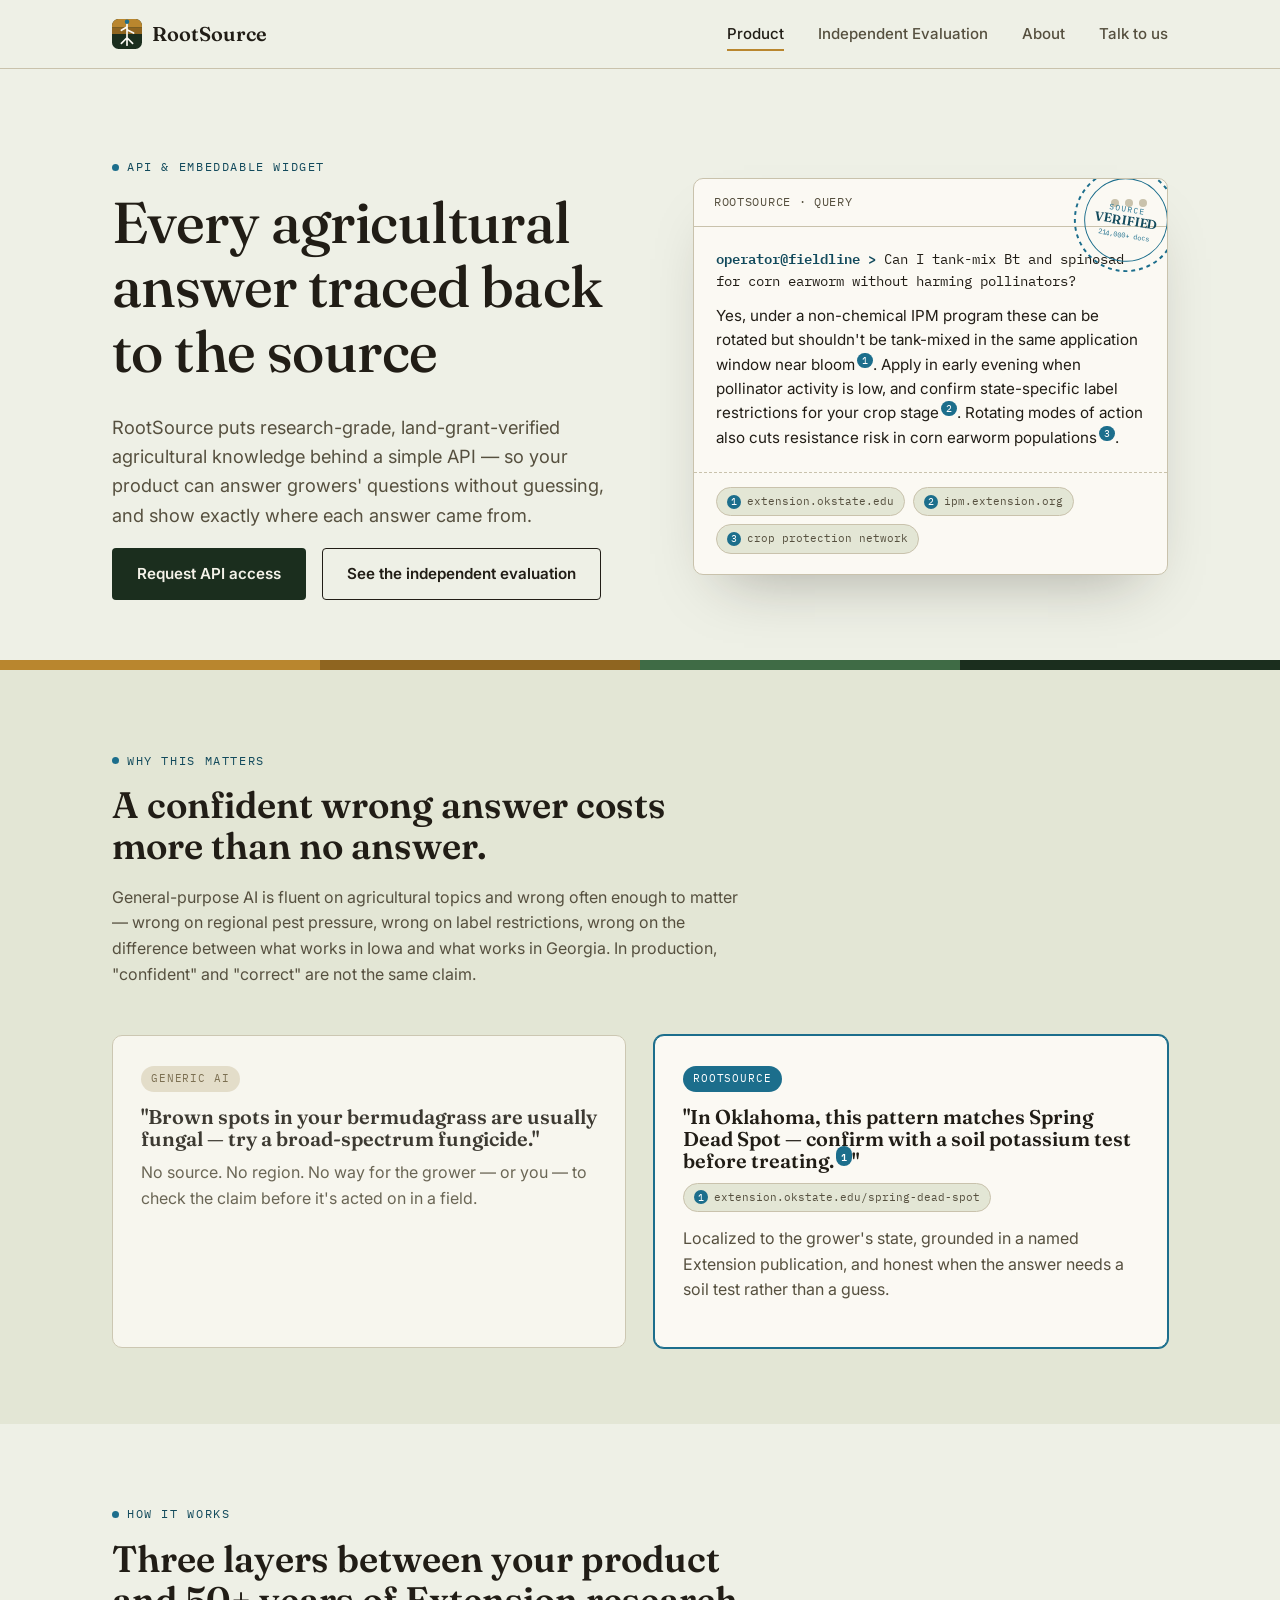
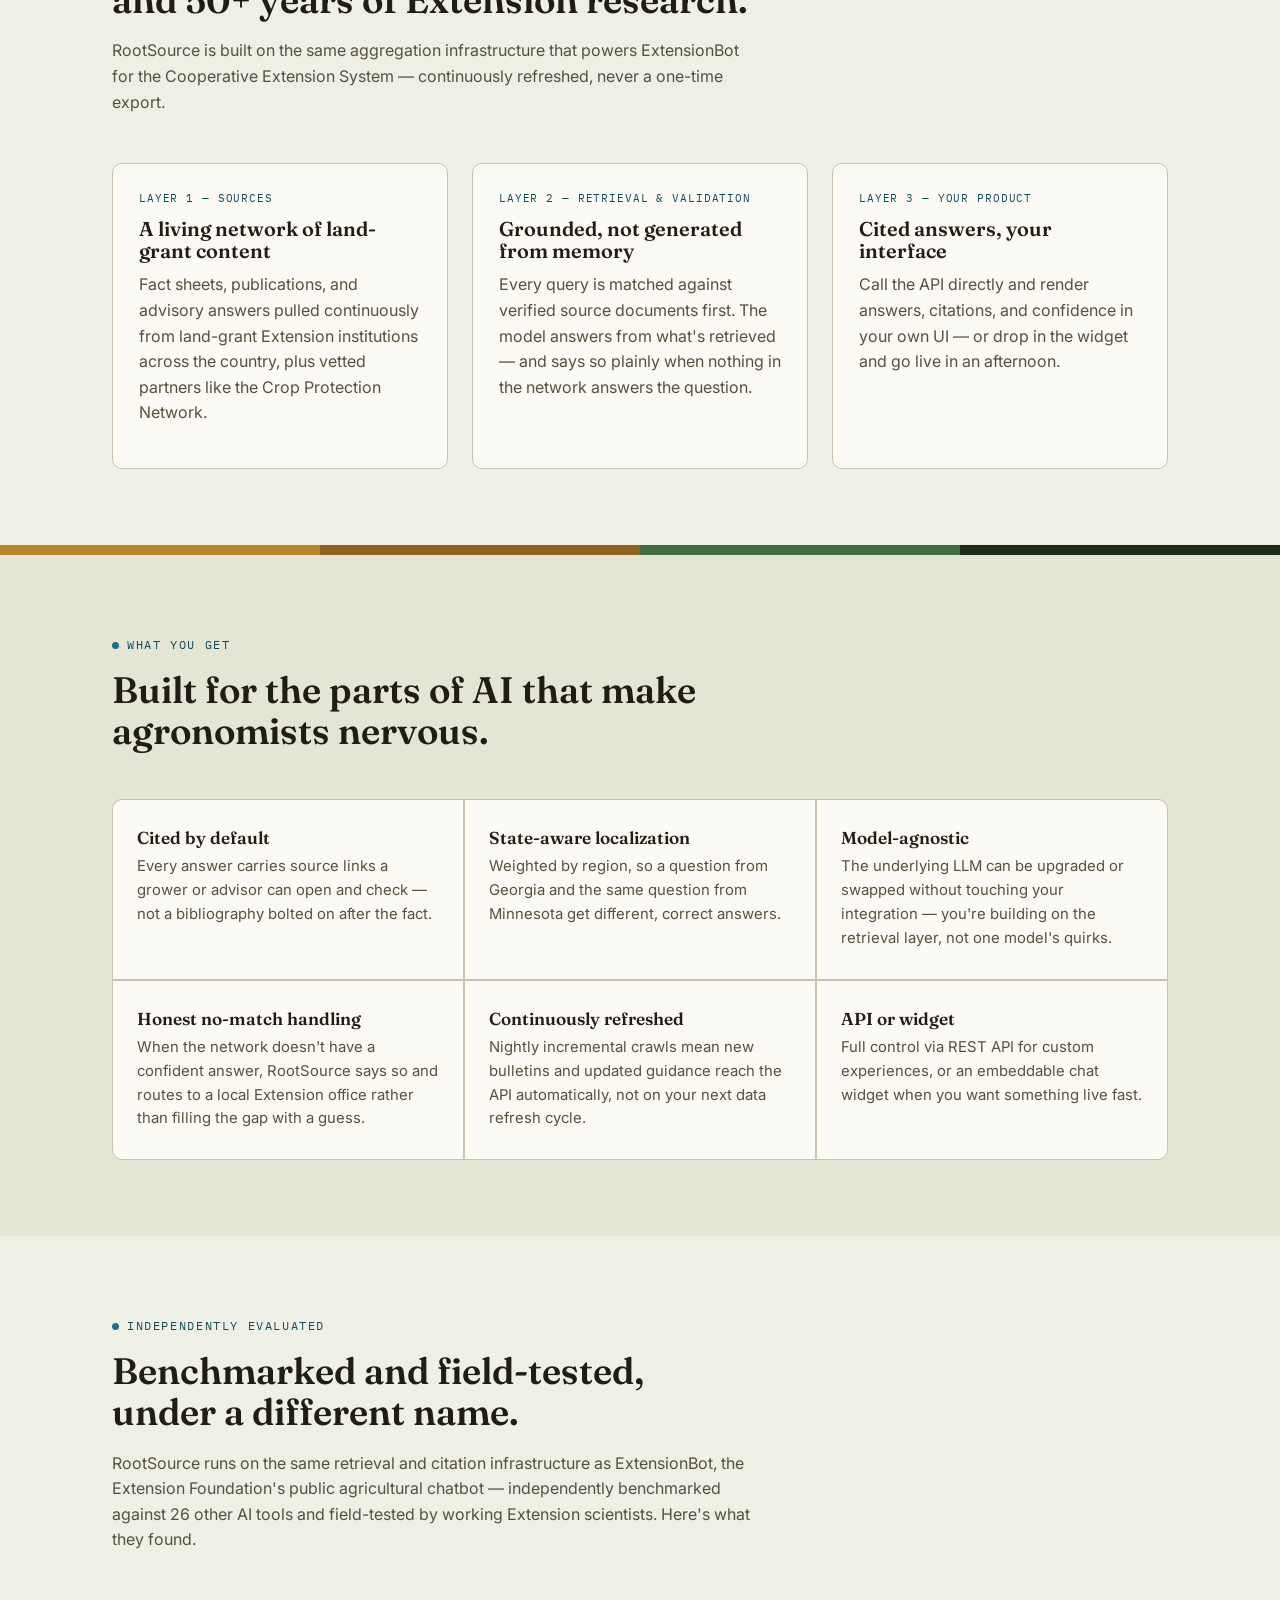
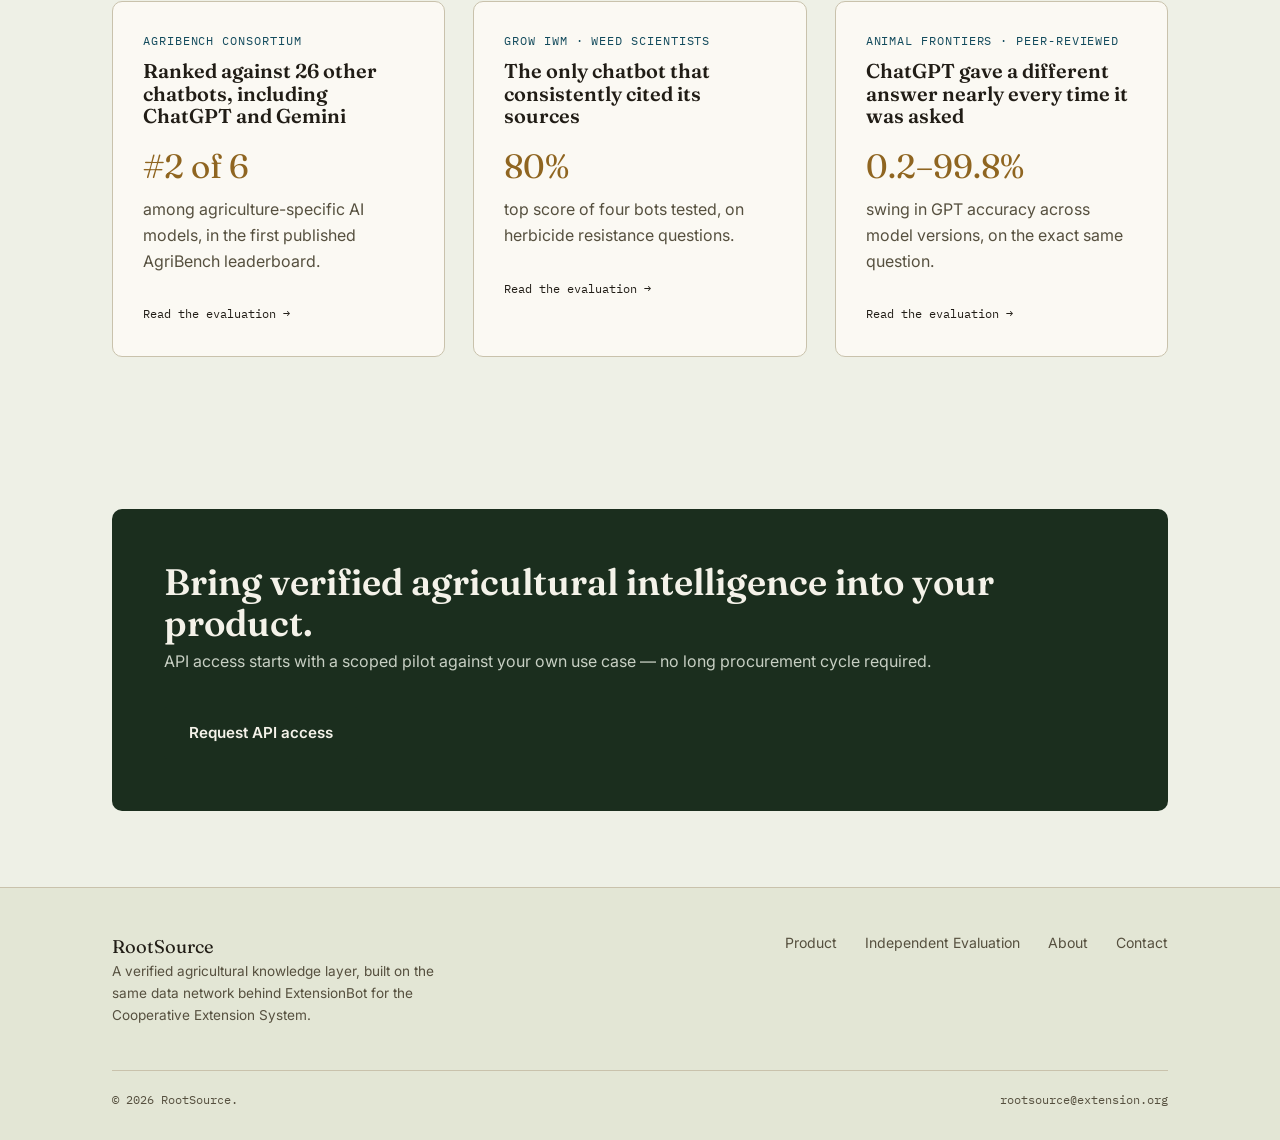
==== commit ba01d7ff: "Update footer disclaimer and contact email Remove "Fictitious product for illustrative purposes" lan" ====
--- a/index.html
+++ b/index.html
@@ -46,7 +46,7 @@
         <h1>Every agricultural answer traced back to the source</h1>
         <p class="lede">RootSource puts research-grade, land-grant-verified agricultural knowledge behind a simple API — so your product can answer growers' questions without guessing, and show exactly where each answer came from.</p>
         <div class="btn-row">
-          <a href="mailto:hello@rootsource.ag" class="btn btn-primary">Request API access</a>
+          <a href="mailto:rootsource@extension.org" class="btn btn-primary">Request API access</a>
           <a href="evaluation.html" class="btn btn-ghost">See the independent evaluation</a>
         </div>
       </div>
@@ -214,7 +214,7 @@
           <h2>Bring verified agricultural intelligence into your product.</h2>
           <p>API access starts with a scoped pilot against your own use case — no long procurement cycle required.</p>
         </div>
-        <a href="mailto:hello@rootsource.ag" class="btn btn-primary">Request API access</a>
+        <a href="mailto:rootsource@extension.org" class="btn btn-primary">Request API access</a>
       </div>
     </div>
   </section>
@@ -236,8 +236,8 @@
       </ul>
     </div>
     <div class="footer-bottom">
-      <span>© 2026 RootSource. Fictitious product for illustrative purposes.</span>
-      <span>hello@rootsource.ag</span>
+      <span>© 2026 RootSource.</span>
+      <span>rootsource@extension.org</span>
     </div>
   </div>
 </footer>
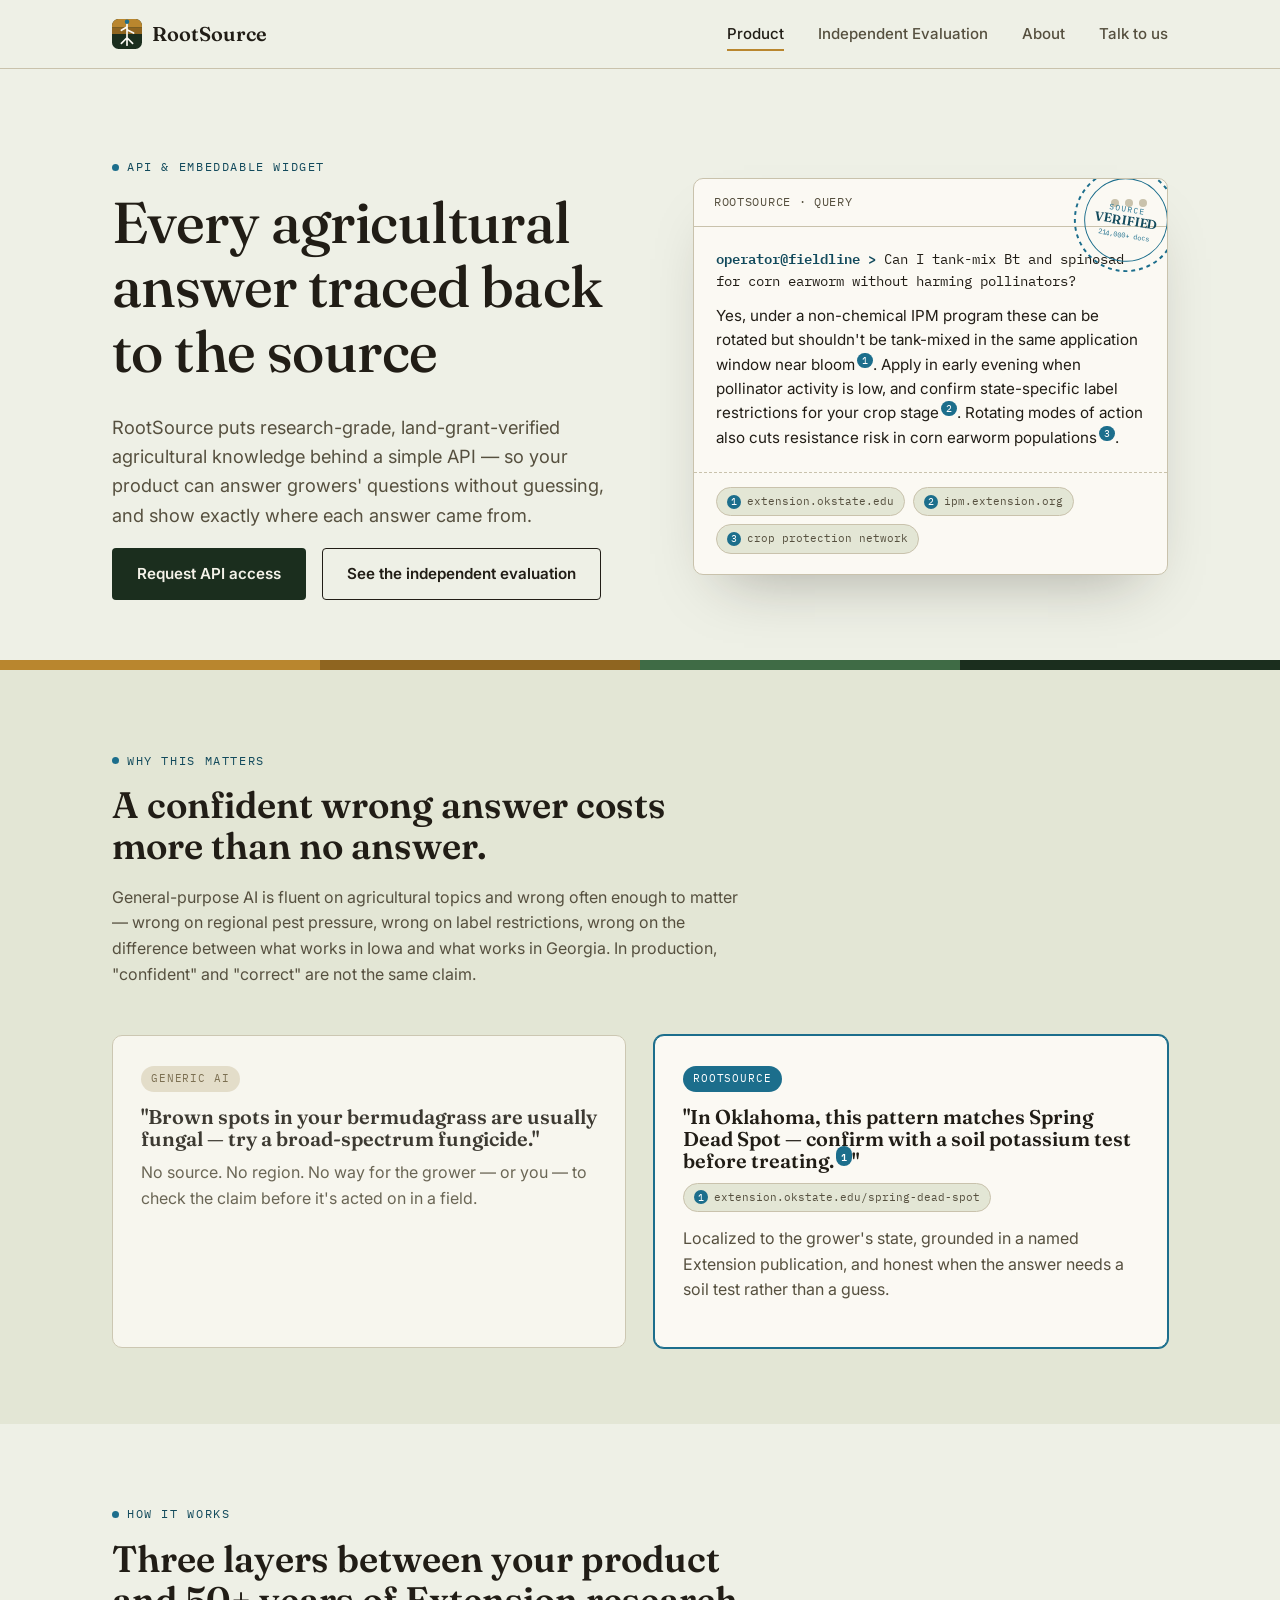
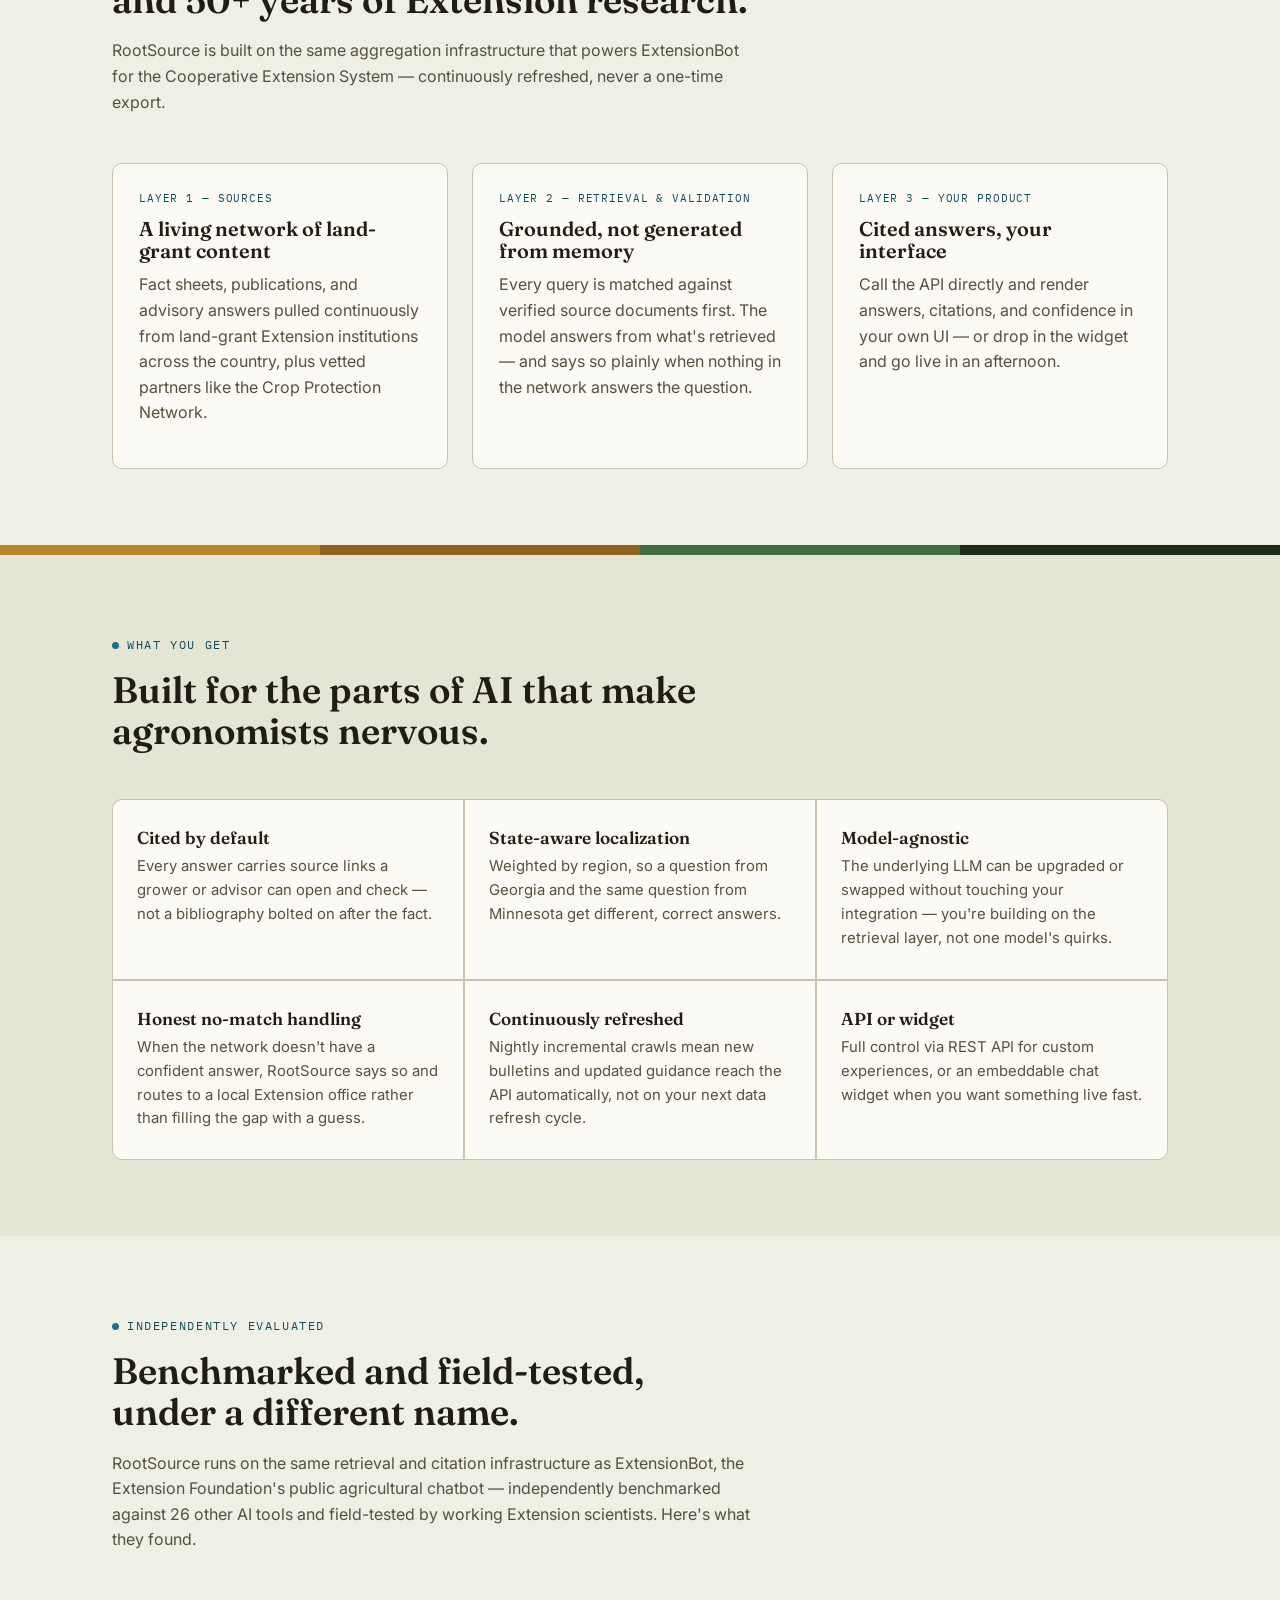
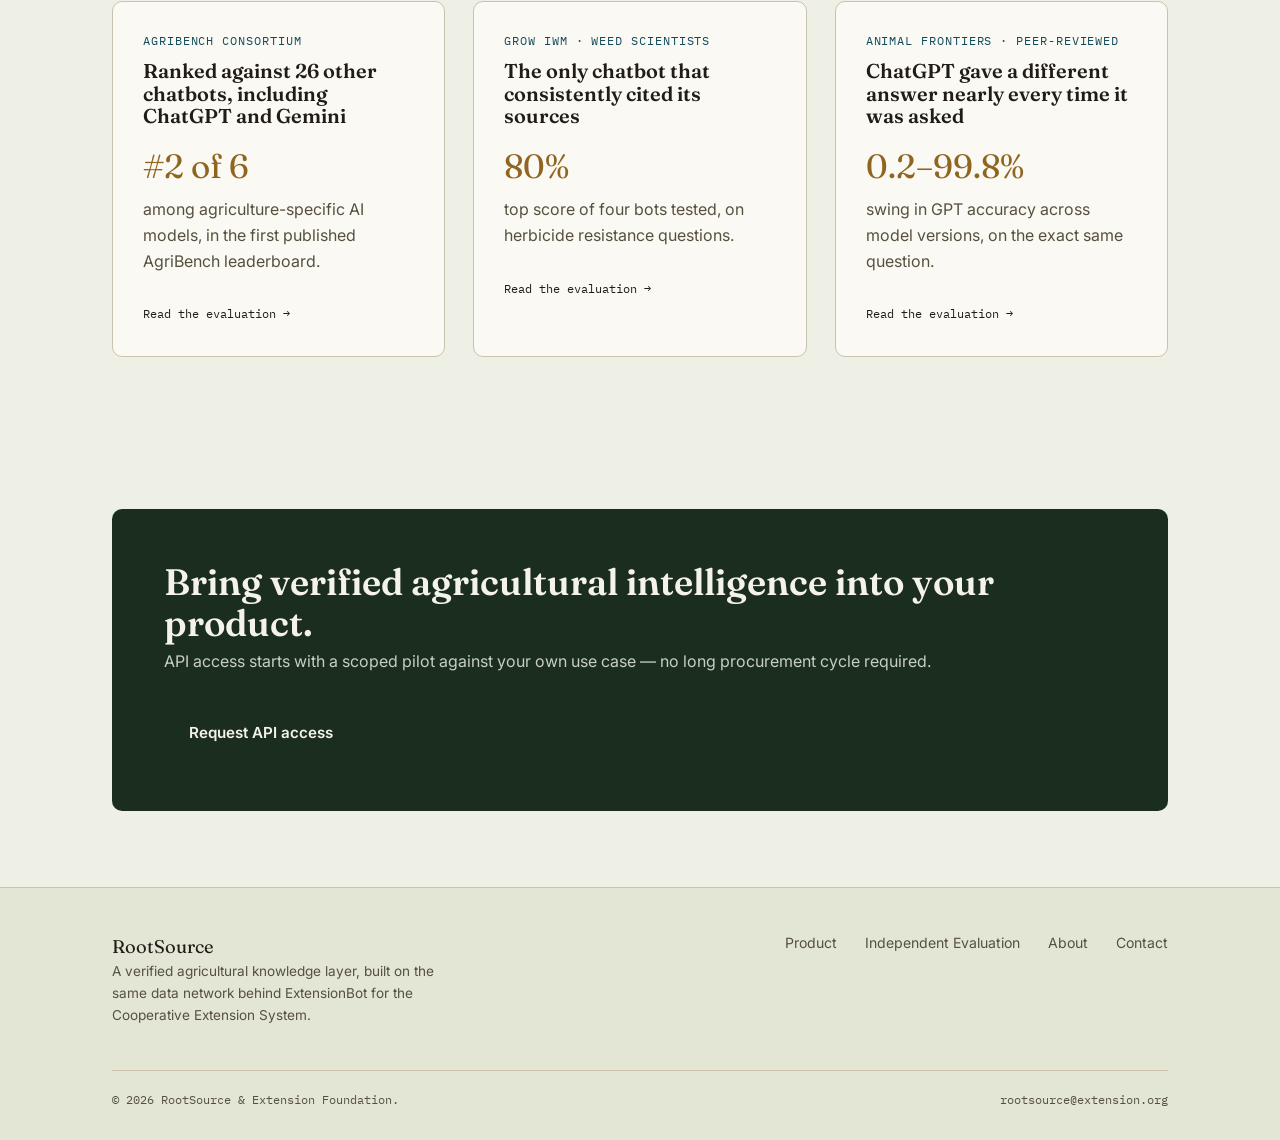
==== commit 3a73f7fa: "Credit Extension Foundation in footer copyright Co-Authored-By: Claude Sonnet 5 <noreply@anthropic.c" ====
--- a/index.html
+++ b/index.html
@@ -7,13 +7,13 @@
 <meta name="description" content="RootSource is an API and embeddable widget that brings citation-backed, land-grant-verified agricultural answers into ag-tech products.">
 <link rel="preconnect" href="https://fonts.googleapis.com">
 <link href="https://fonts.googleapis.com/css2?family=Fraunces:ital,wght@0,400;0,500;0,600;1,500&family=Inter:wght@400;500;600;700&family=IBM+Plex+Mono:wght@400;500;600&display=swap" rel="stylesheet">
-<link rel="stylesheet" href="styles.css">
+<link rel="stylesheet" href="/styles.css">
 </head>
 <body>
 
 <header class="site">
   <nav class="nav">
-    <a href="index.html" class="brand">
+    <a href="/" class="brand">
       <svg class="brand-mark" viewBox="0 0 32 32" fill="none" xmlns="http://www.w3.org/2000/svg" aria-hidden="true">
         <defs><clipPath id="brandRootClip-index"><rect width="32" height="32" rx="7"/></clipPath></defs>
         <g clip-path="url(#brandRootClip-index)">
@@ -28,10 +28,10 @@
     </a>
     <button class="nav-toggle" id="navToggle" aria-expanded="false" aria-controls="navLinks">Menu</button>
     <ul class="nav-links" id="navLinks">
-      <li><a href="index.html" class="active">Product</a></li>
-      <li><a href="evaluation.html">Independent Evaluation</a></li>
-      <li><a href="about.html">About</a></li>
-      <li><a href="contact.html">Talk to us</a></li>
+      <li><a href="/" class="active">Product</a></li>
+      <li><a href="/evaluation/">Independent Evaluation</a></li>
+      <li><a href="/about/">About</a></li>
+      <li><a href="/contact/">Talk to us</a></li>
     </ul>
   </nav>
 </header>
@@ -47,7 +47,7 @@
         <p class="lede">RootSource puts research-grade, land-grant-verified agricultural knowledge behind a simple API — so your product can answer growers' questions without guessing, and show exactly where each answer came from.</p>
         <div class="btn-row">
           <a href="mailto:rootsource@extension.org" class="btn btn-primary">Request API access</a>
-          <a href="evaluation.html" class="btn btn-ghost">See the independent evaluation</a>
+          <a href="/evaluation/" class="btn btn-ghost">See the independent evaluation</a>
         </div>
       </div>
 
@@ -181,21 +181,21 @@
         <p>RootSource runs on the same retrieval and citation infrastructure as ExtensionBot, the Extension Foundation's public agricultural chatbot — independently benchmarked against 26 other AI tools and field-tested by working Extension scientists. Here's what they found.</p>
       </div>
       <div class="case-teaser-grid teaser-grid-3">
-        <a href="evaluation.html#agribench" class="case-card">
+        <a href="/evaluation/#agribench" class="case-card">
           <span class="company">AgriBench Consortium</span>
           <h3>Ranked against 26 other chatbots, including ChatGPT and Gemini</h3>
           <div class="metric">#2 of 6</div>
           <p>among agriculture-specific AI models, in the first published AgriBench leaderboard.</p>
           <span class="read-more">Read the evaluation →</span>
         </a>
-        <a href="evaluation.html#battle-of-the-bots" class="case-card">
+        <a href="/evaluation/#battle-of-the-bots" class="case-card">
           <span class="company">Grow IWM · weed scientists</span>
           <h3>The only chatbot that consistently cited its sources</h3>
           <div class="metric">80%</div>
           <p>top score of four bots tested, on herbicide resistance questions.</p>
           <span class="read-more">Read the evaluation →</span>
         </a>
-        <a href="evaluation.html#animal-frontiers" class="case-card">
+        <a href="/evaluation/#animal-frontiers" class="case-card">
           <span class="company">Animal Frontiers · peer-reviewed</span>
           <h3>ChatGPT gave a different answer nearly every time it was asked</h3>
           <div class="metric">0.2–99.8%</div>
@@ -229,19 +229,19 @@
         <p class="footer-note">A verified agricultural knowledge layer, built on the same data network behind ExtensionBot for the Cooperative Extension System.</p>
       </div>
       <ul class="footer-links">
-        <li><a href="index.html">Product</a></li>
-        <li><a href="evaluation.html">Independent Evaluation</a></li>
-        <li><a href="about.html">About</a></li>
-        <li><a href="contact.html">Contact</a></li>
+        <li><a href="/">Product</a></li>
+        <li><a href="/evaluation/">Independent Evaluation</a></li>
+        <li><a href="/about/">About</a></li>
+        <li><a href="/contact/">Contact</a></li>
       </ul>
     </div>
     <div class="footer-bottom">
-      <span>© 2026 RootSource.</span>
+      <span>© 2026 RootSource &amp; Extension Foundation.</span>
       <span>rootsource@extension.org</span>
     </div>
   </div>
 </footer>
 
-<script src="script.js"></script>
+<script src="/script.js"></script>
 </body>
 </html>
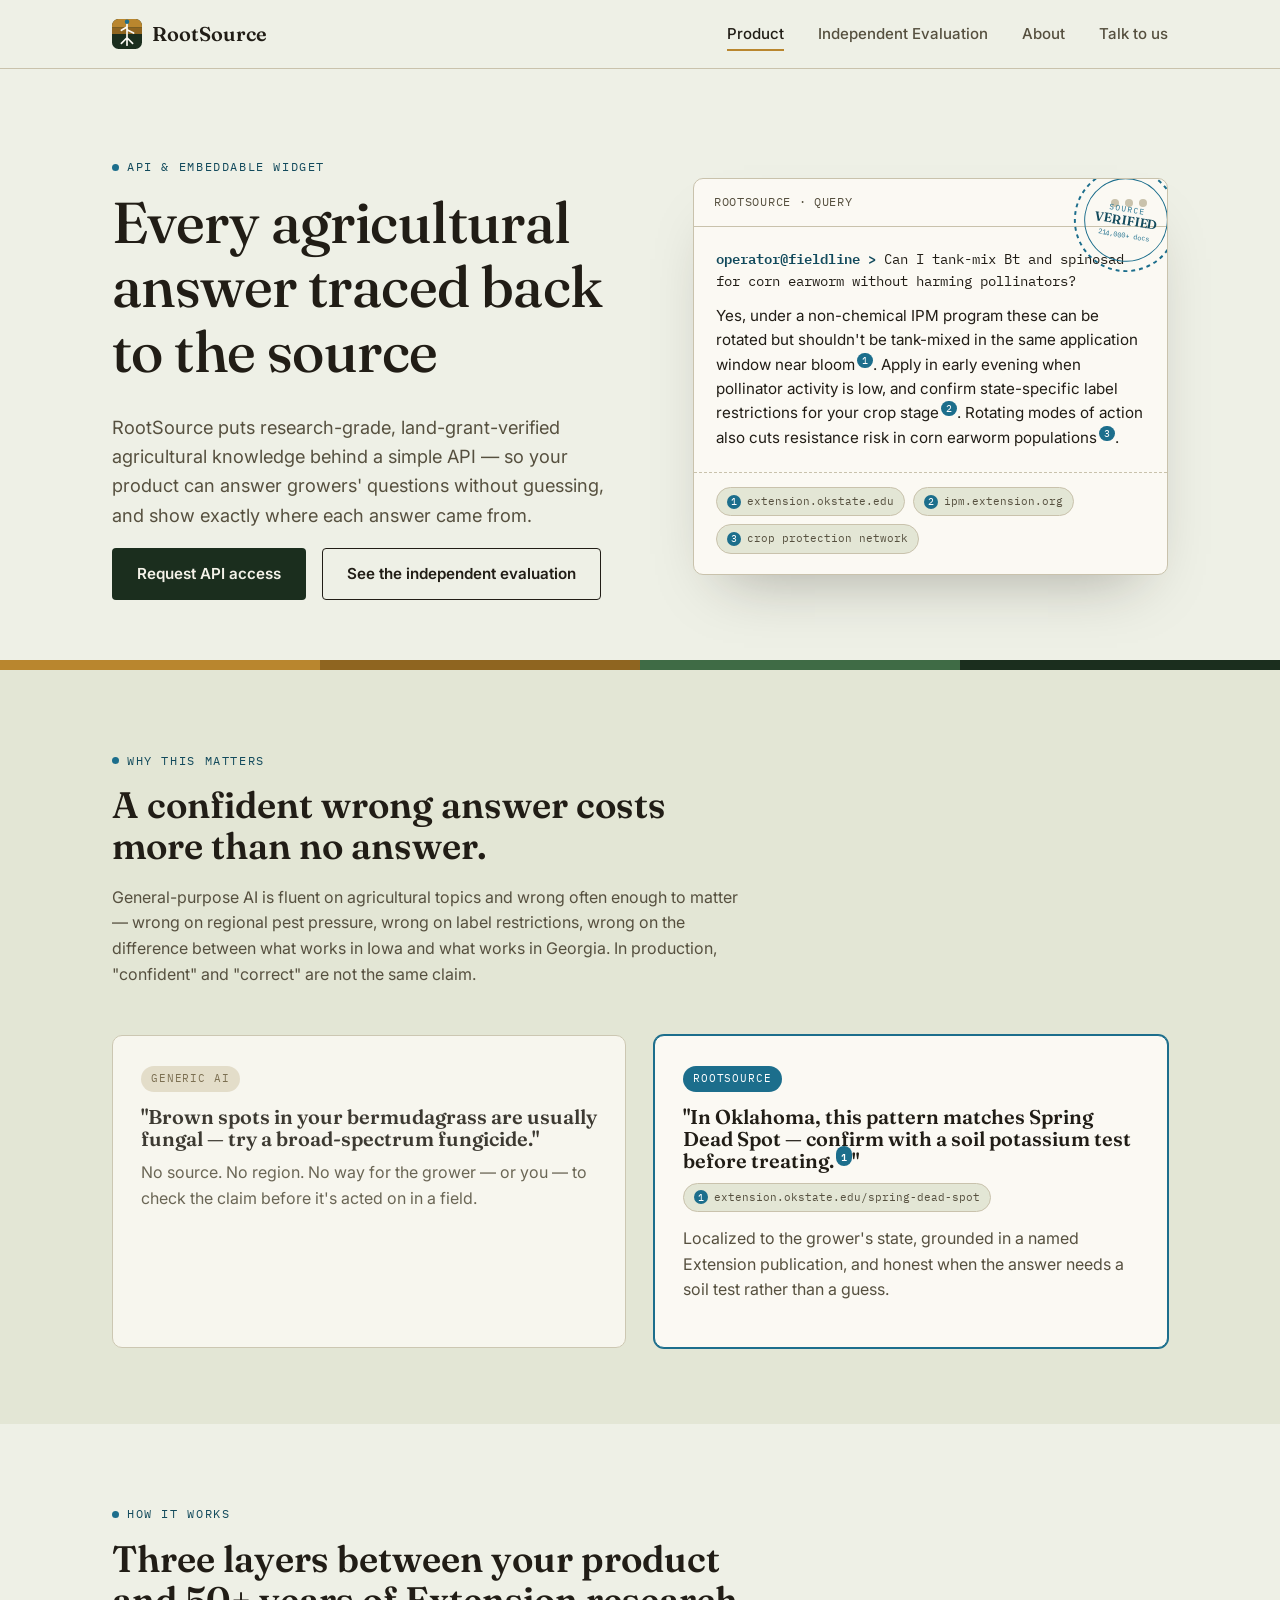
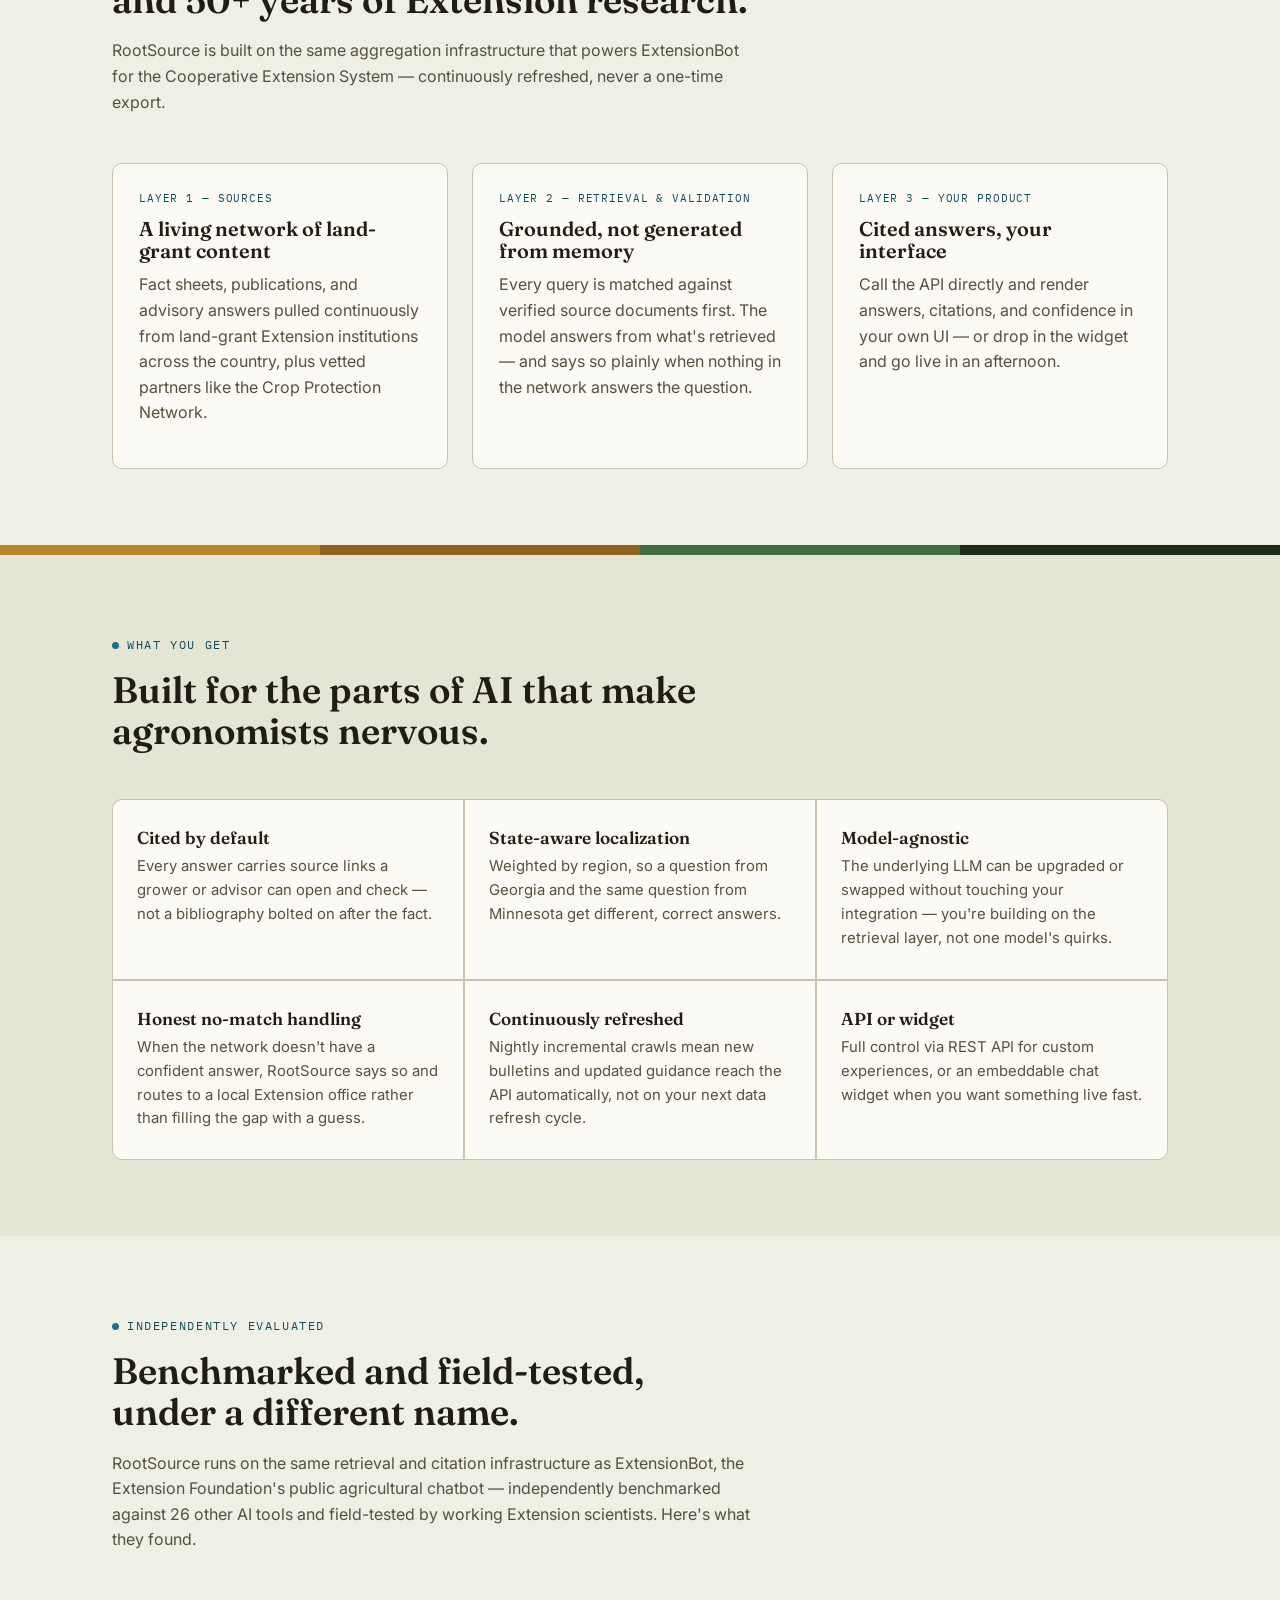
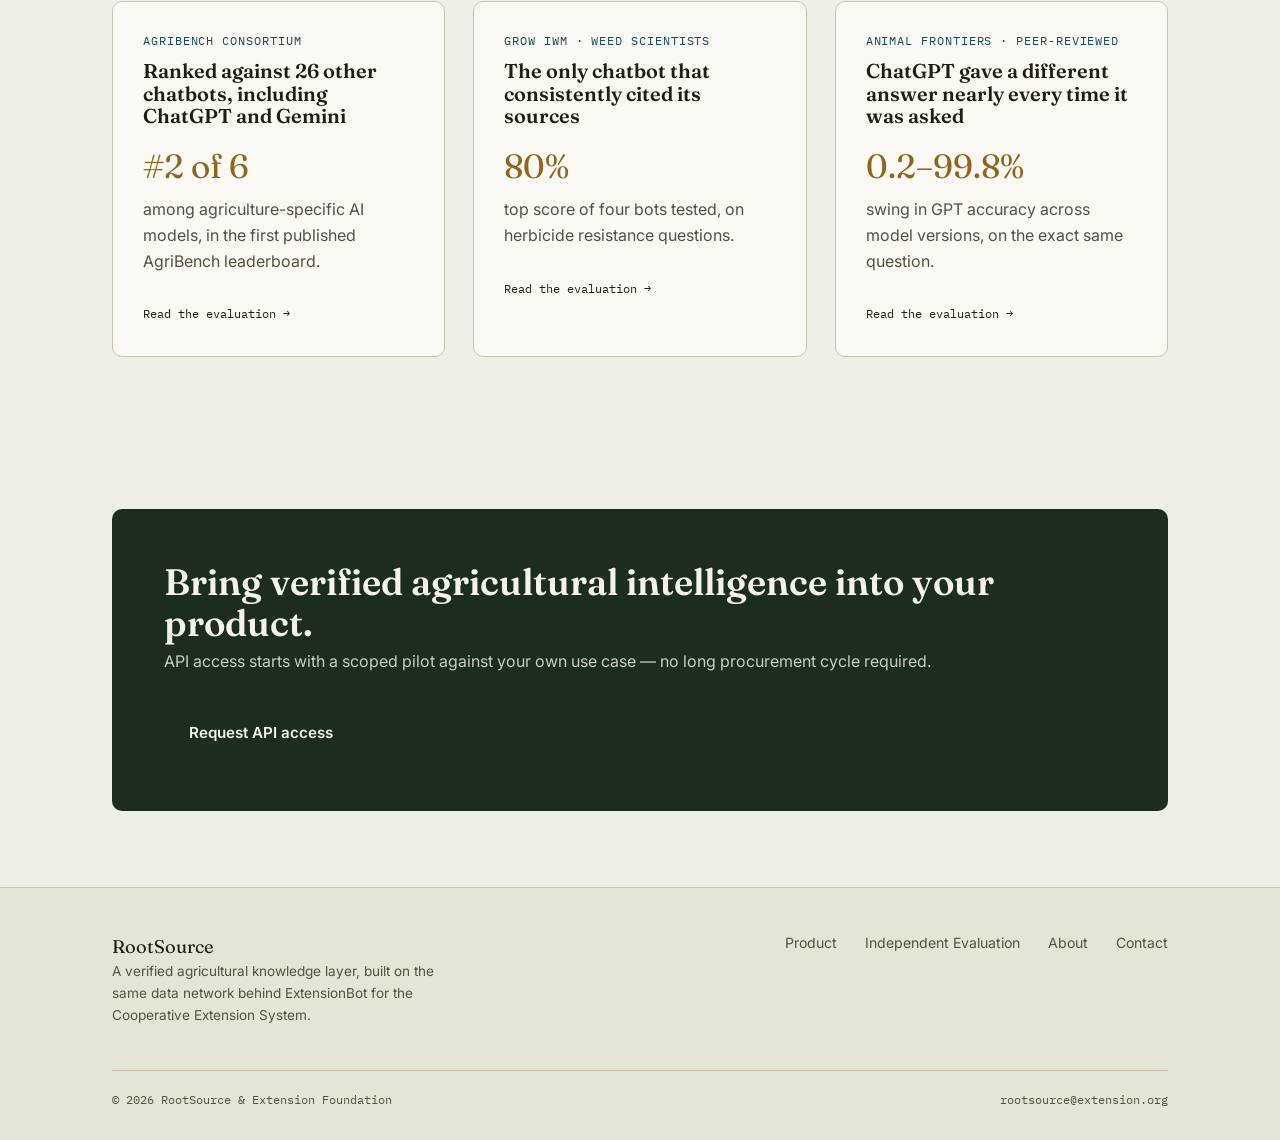
==== commit e797a5c8: "Drop trailing period from footer copyright line Co-Authored-By: Claude Sonnet 5 <noreply@anthropic.c" ====
--- a/index.html
+++ b/index.html
@@ -236,7 +236,7 @@
       </ul>
     </div>
     <div class="footer-bottom">
-      <span>© 2026 RootSource &amp; Extension Foundation.</span>
+      <span>© 2026 RootSource &amp; Extension Foundation</span>
       <span>rootsource@extension.org</span>
     </div>
   </div>
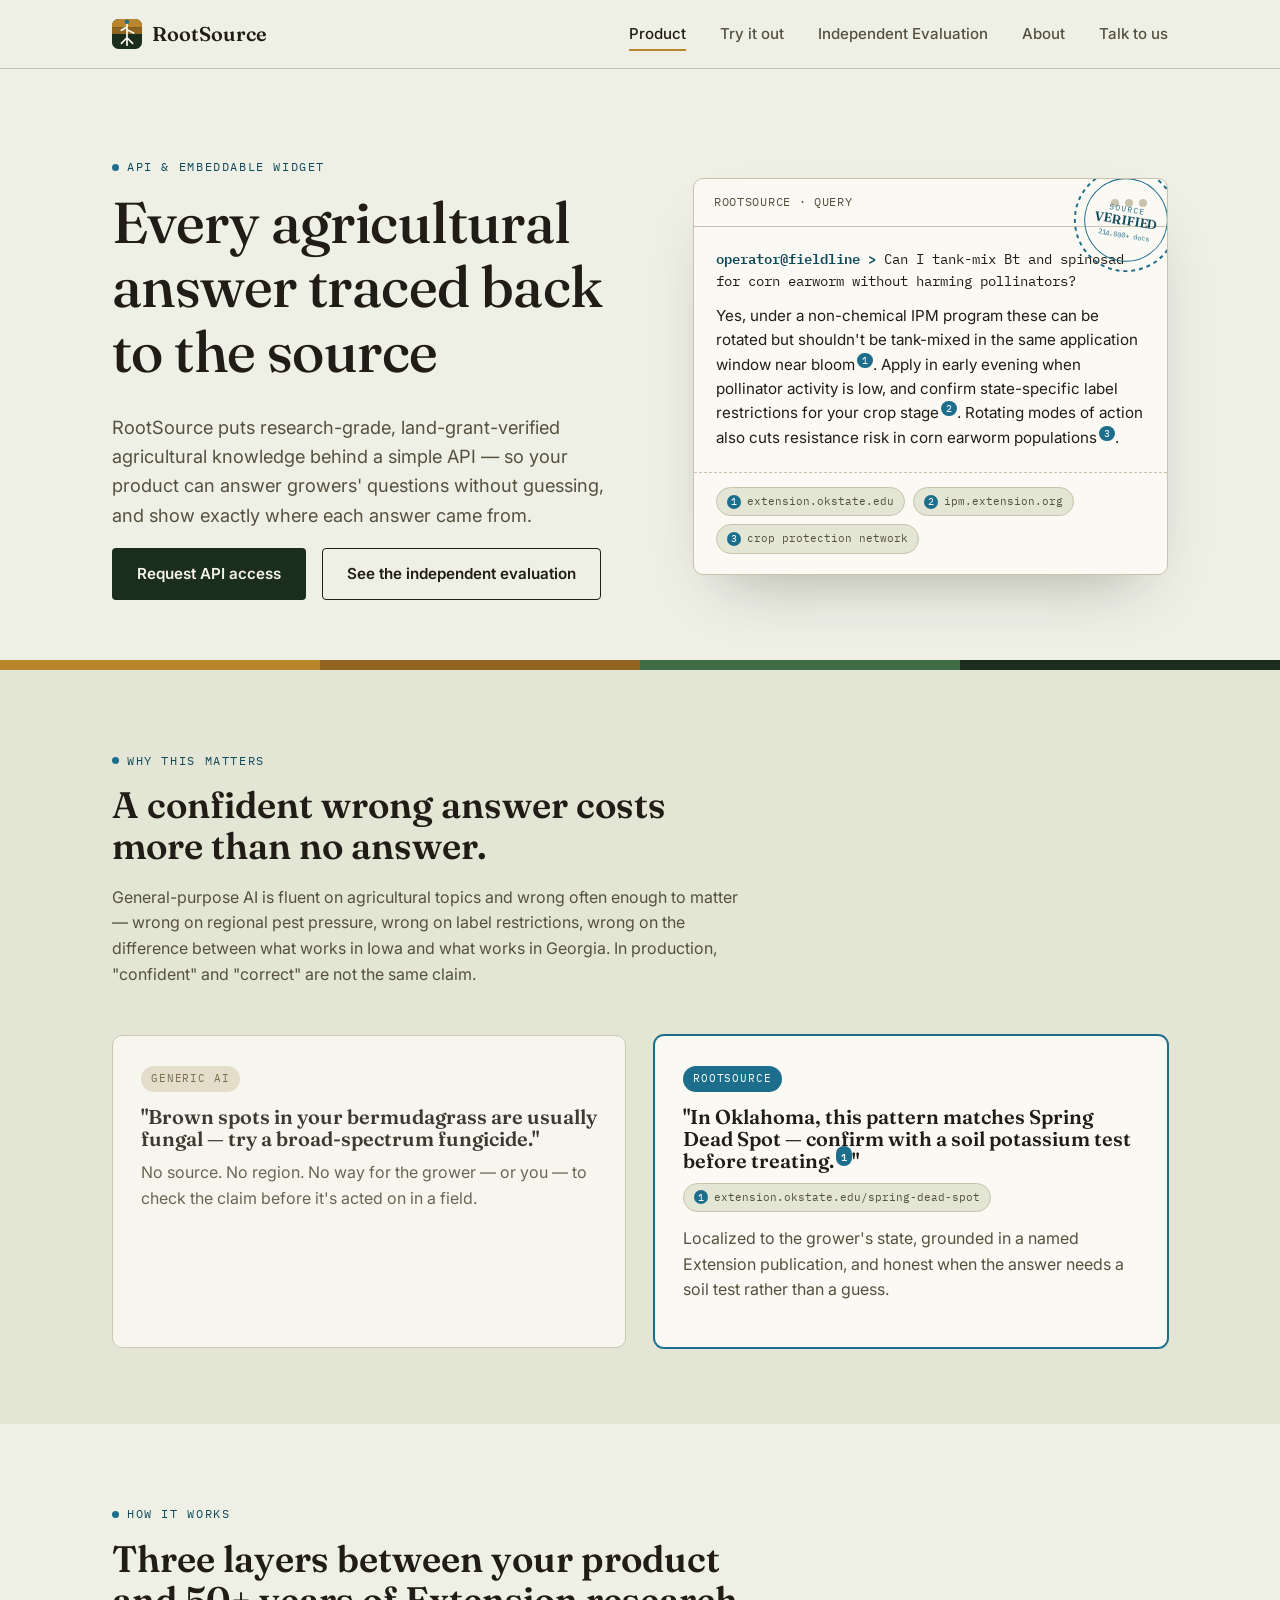
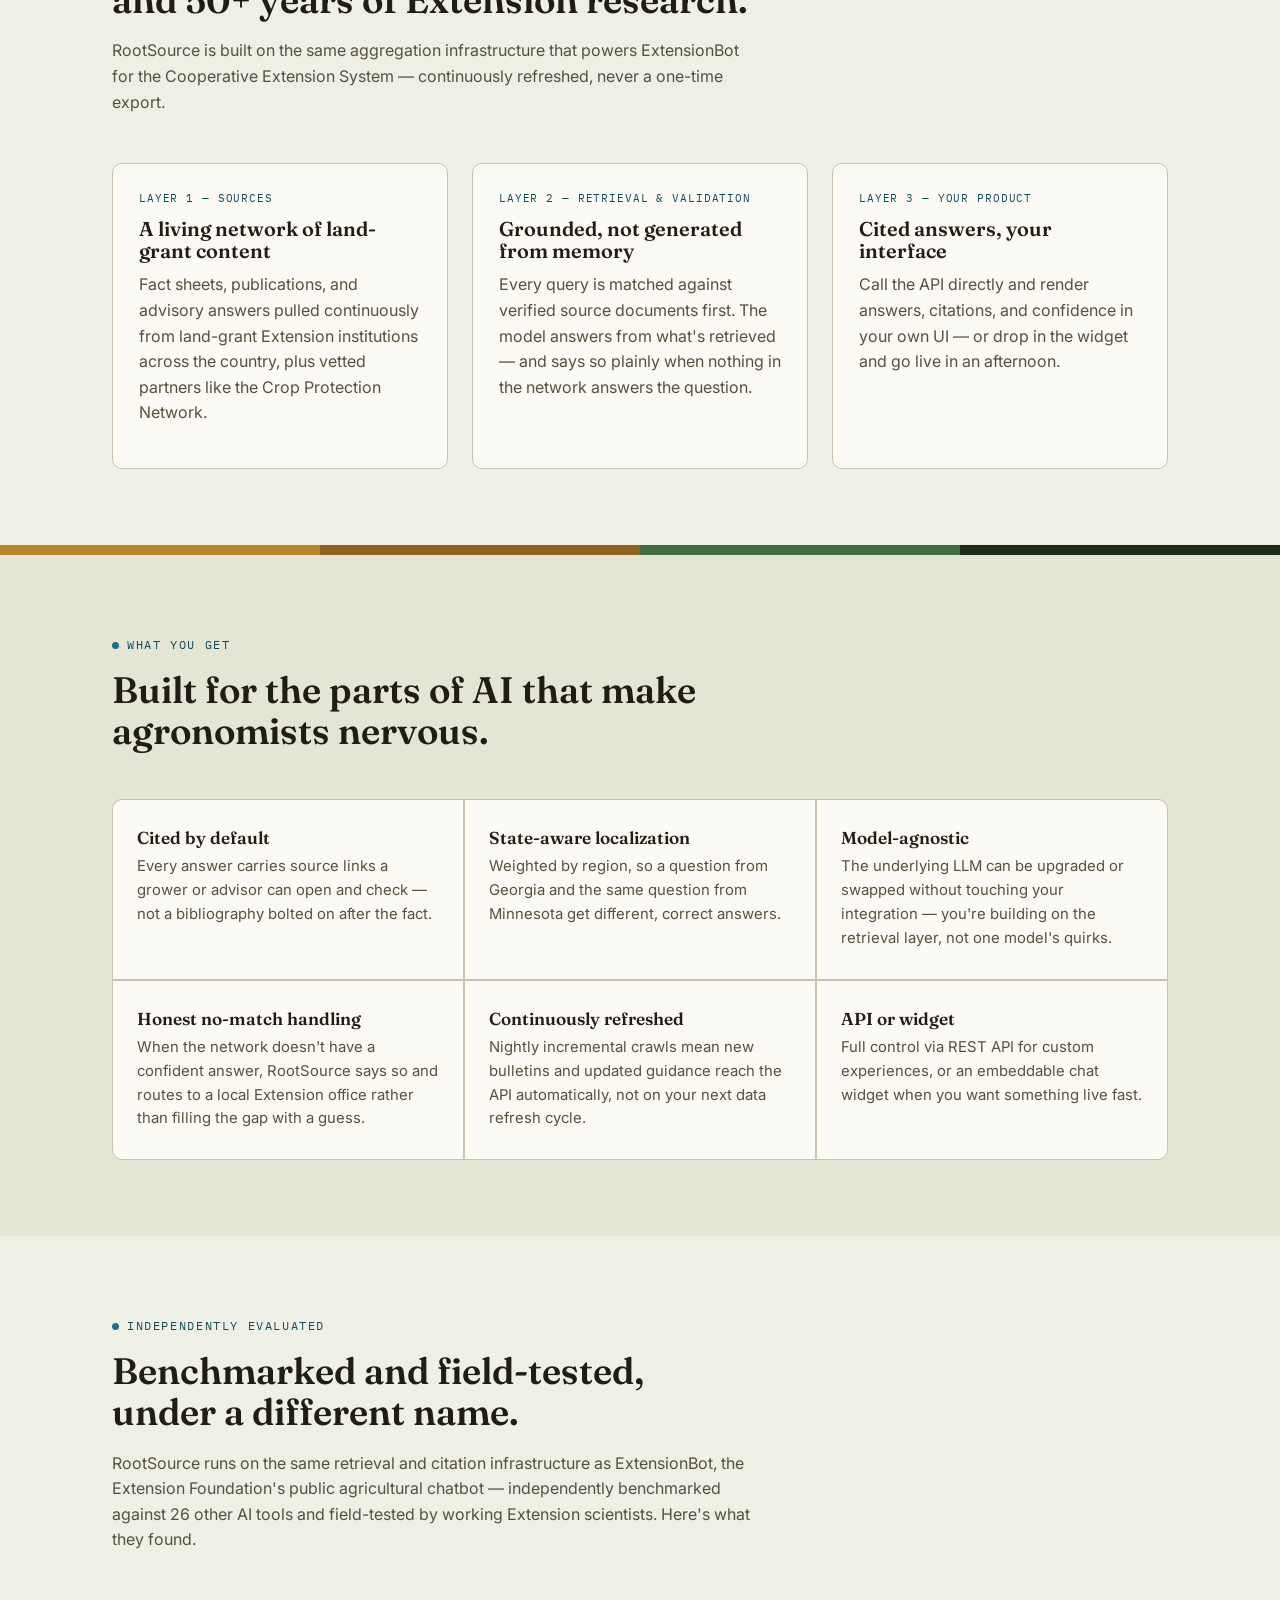
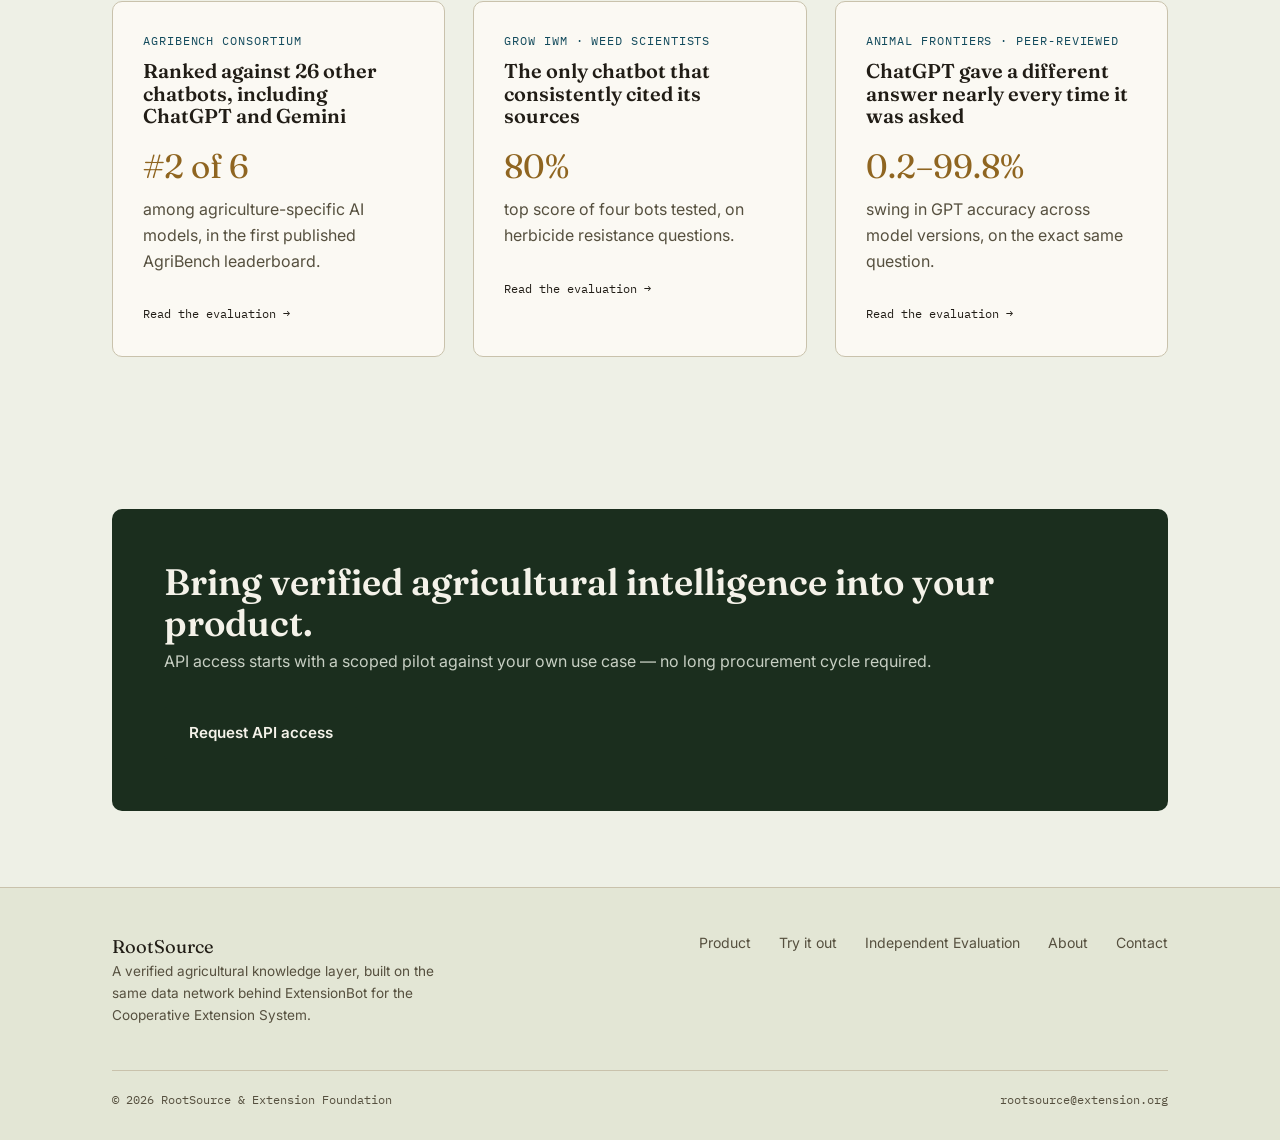
==== commit 64aace4d: "update routes and add try-it-out page" ====
--- a/index.html
+++ b/index.html
@@ -29,6 +29,7 @@
     <button class="nav-toggle" id="navToggle" aria-expanded="false" aria-controls="navLinks">Menu</button>
     <ul class="nav-links" id="navLinks">
       <li><a href="/" class="active">Product</a></li>
+      <li><a href="/try-it-out/">Try it out</a></li>
       <li><a href="/evaluation/">Independent Evaluation</a></li>
       <li><a href="/about/">About</a></li>
       <li><a href="/contact/">Talk to us</a></li>
@@ -230,6 +231,7 @@
       </div>
       <ul class="footer-links">
         <li><a href="/">Product</a></li>
+        <li><a href="/try-it-out/">Try it out</a></li>
         <li><a href="/evaluation/">Independent Evaluation</a></li>
         <li><a href="/about/">About</a></li>
         <li><a href="/contact/">Contact</a></li>
--- a/styles.css
+++ b/styles.css
@@ -578,6 +578,42 @@
 }
 .page-hero p.lede { max-width: 60ch; font-size: 1.08rem; }
 
+/* ============================================================
+   TRY IT OUT PAGE
+   ============================================================ */
+
+.try-hero { padding: 40px 0 24px; }
+
+.try-embed-section {
+  padding: 0 32px 48px;
+}
+
+.try-embed-frame {
+  max-width: var(--container);
+  min-height: calc(100vh - 210px);
+  margin: 0 auto;
+  border: 1px solid var(--line);
+  border-radius: var(--radius-md);
+  background: var(--card);
+}
+
+.try-embed-frame #ae-chatbot-fullscreen {
+  width: 100%;
+}
+
+.try-embed-note {
+  max-width: var(--container);
+  margin: 16px auto 0;
+  font-size: 0.92rem;
+  color: var(--ink-soft);
+}
+
+@media (max-width: 780px) {
+  .try-embed-frame {
+    min-height: calc(100vh - 190px);
+  }
+}
+
 .case-study {
   padding: 64px 0;
   border-bottom: 1px solid var(--line);
